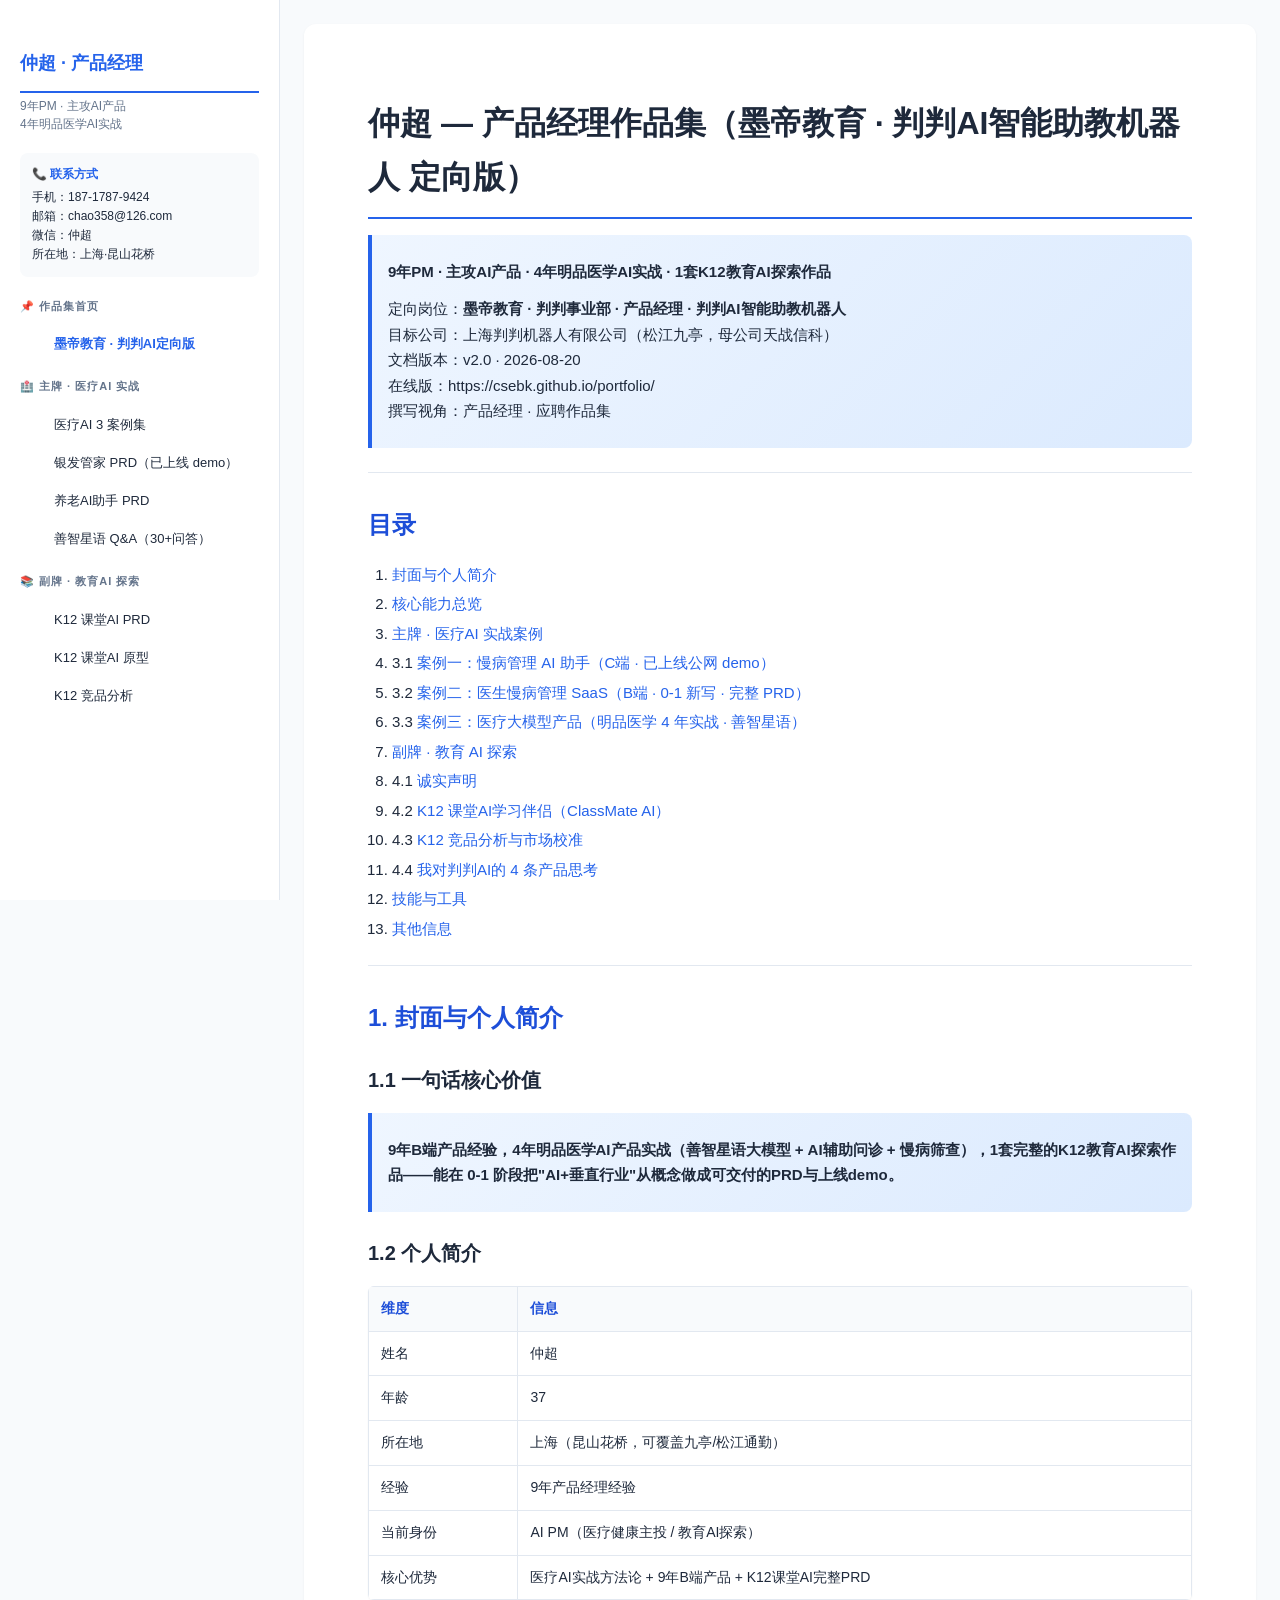
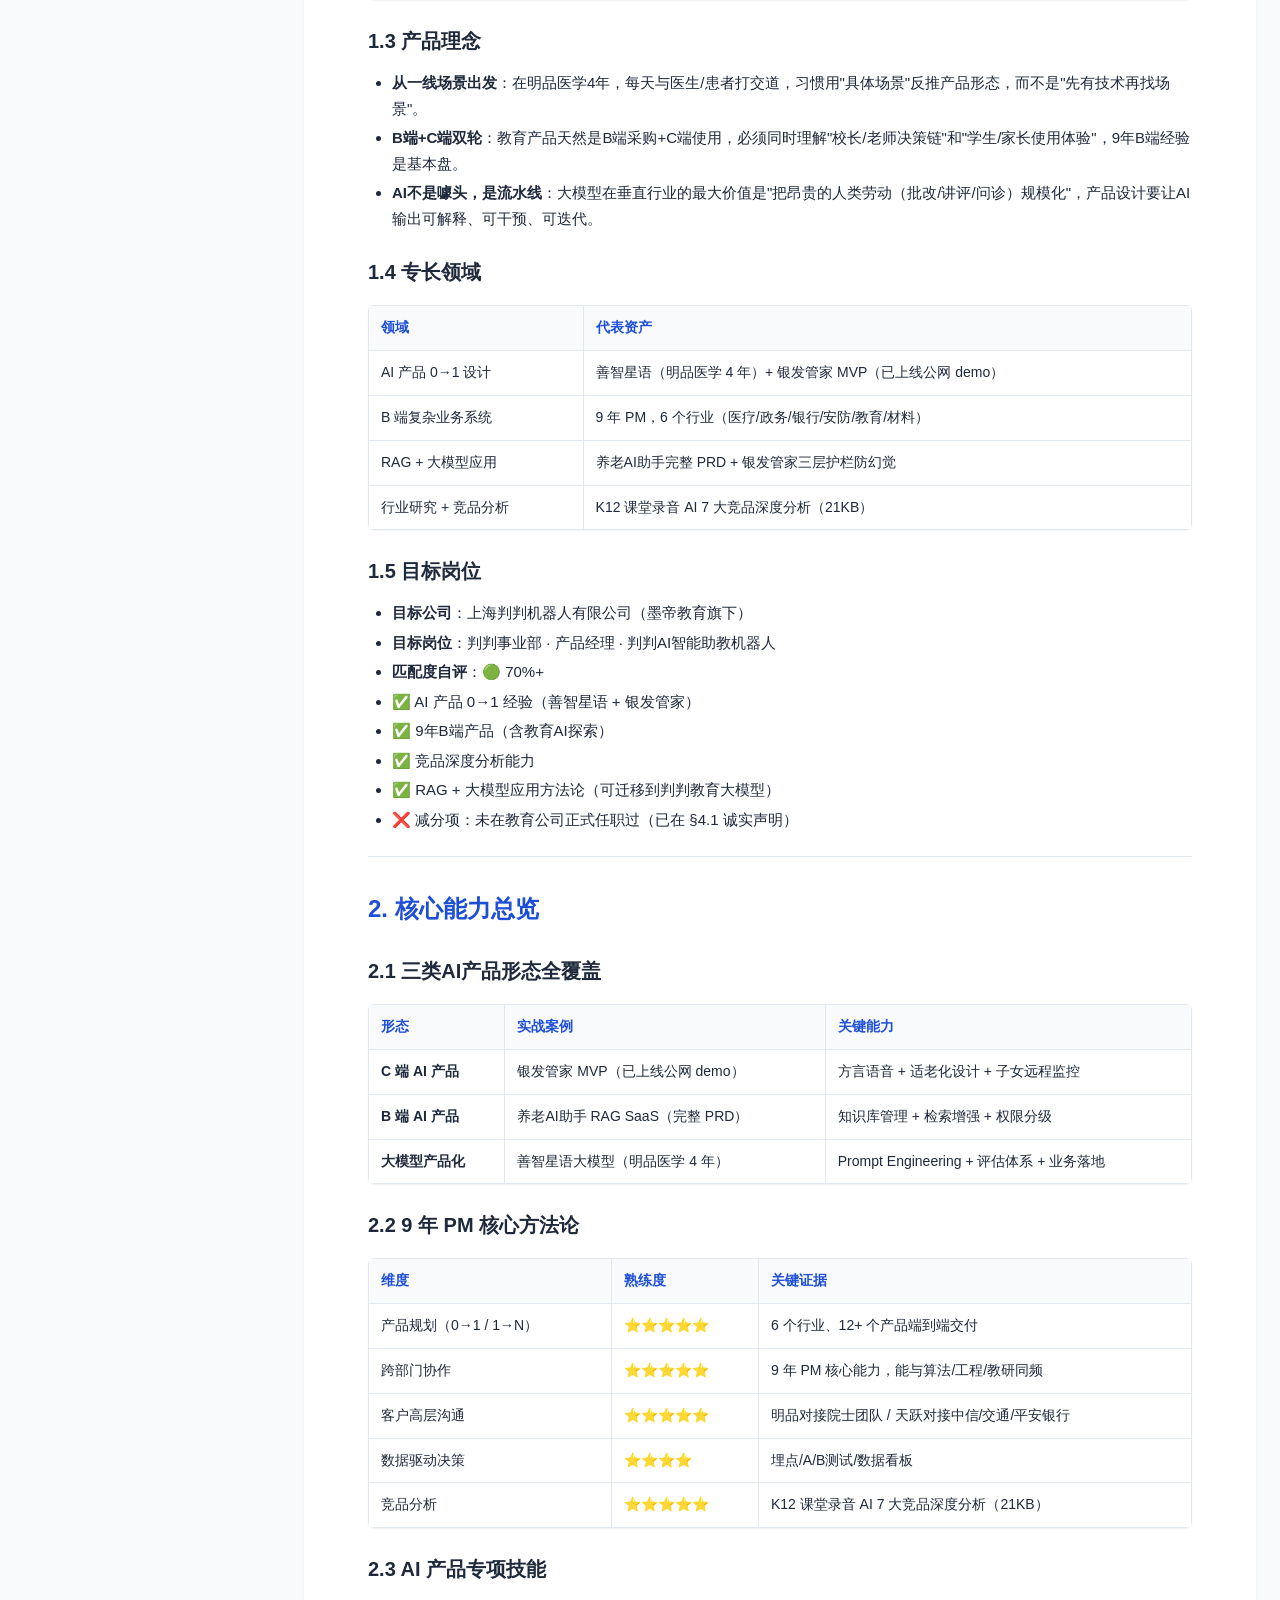
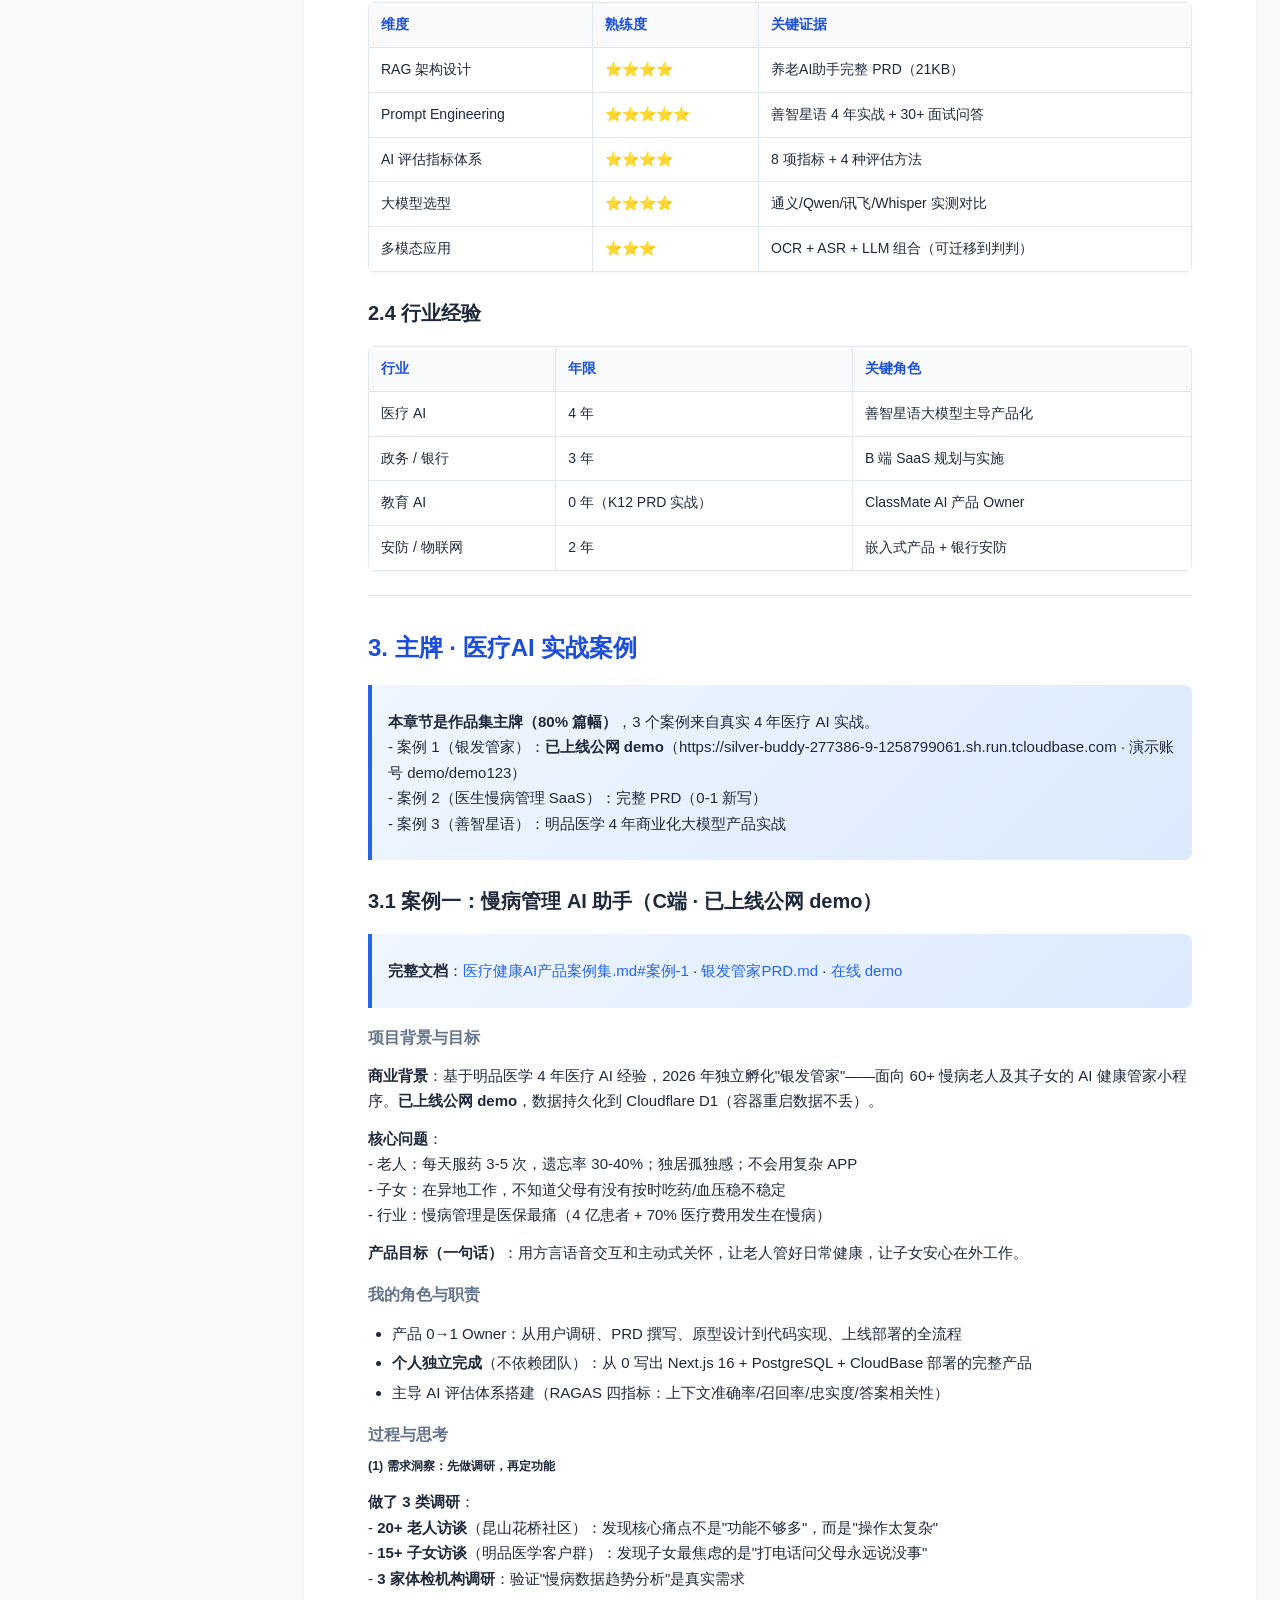
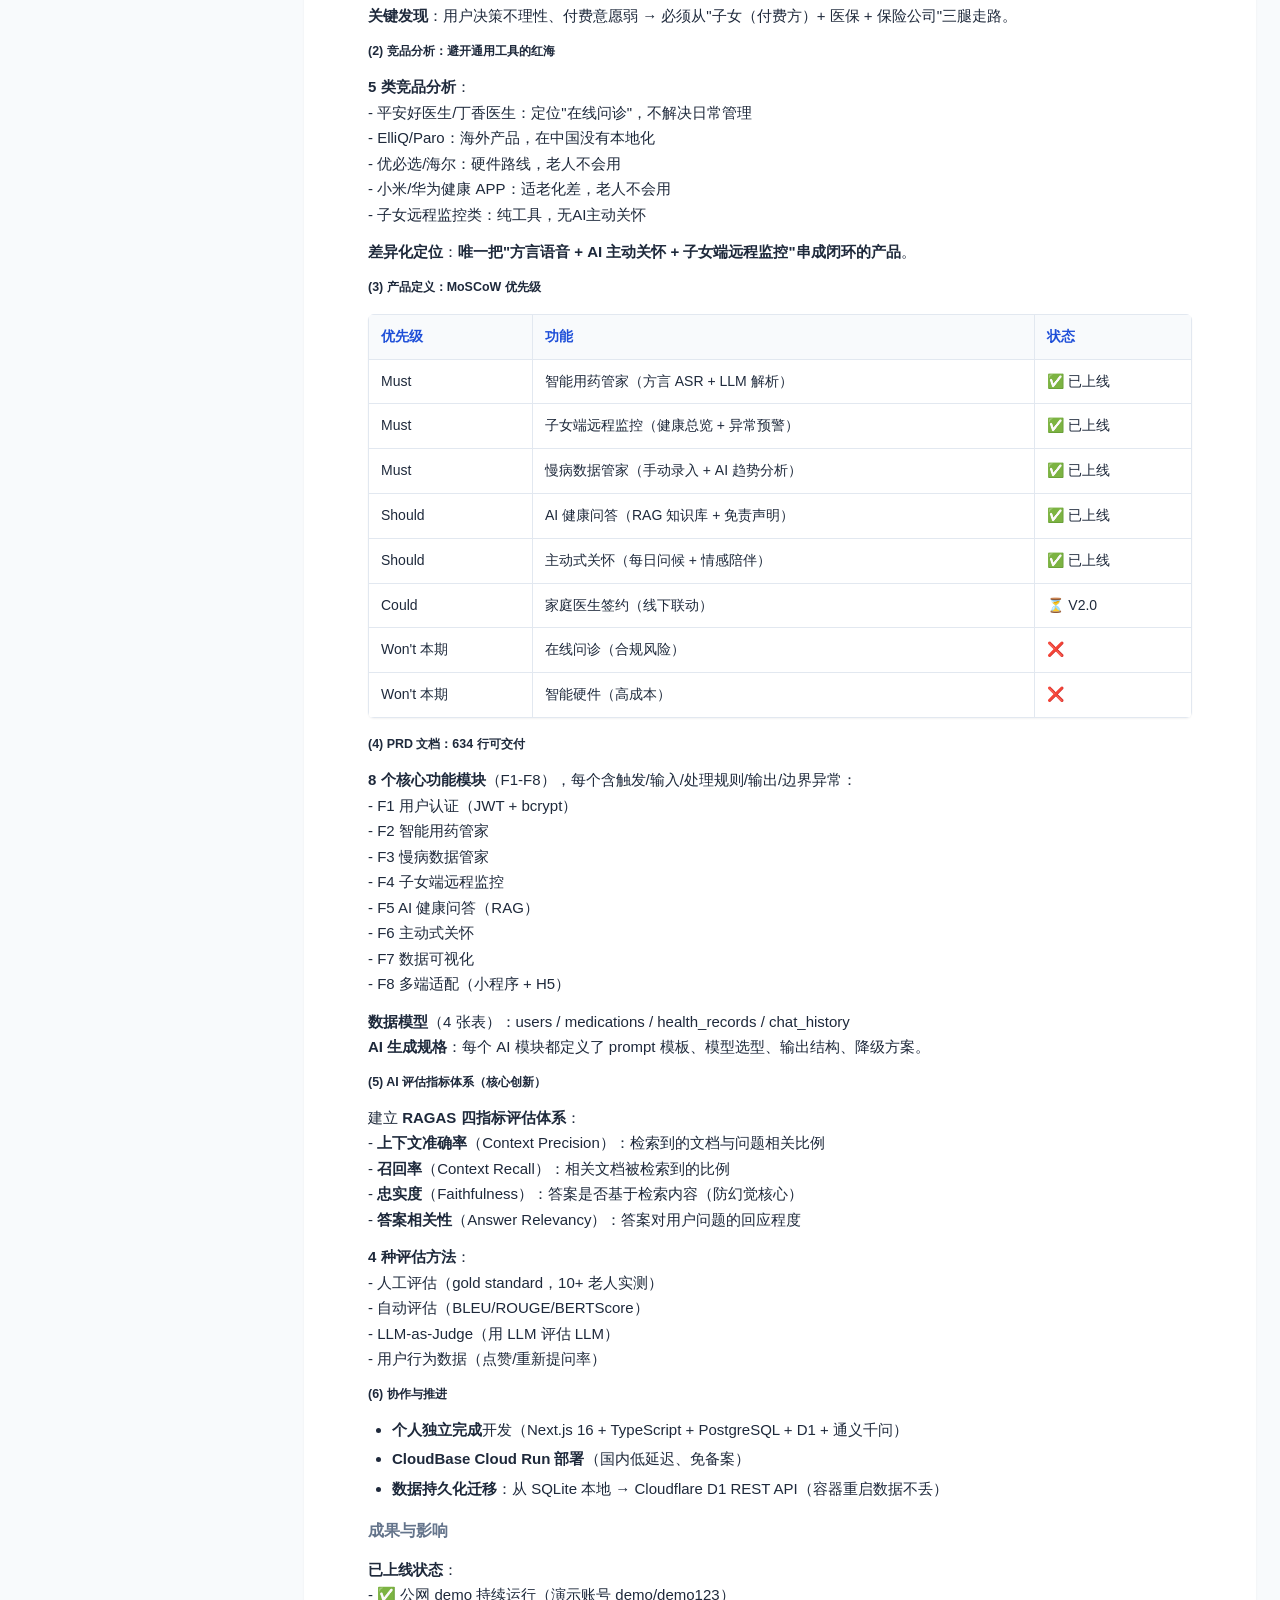
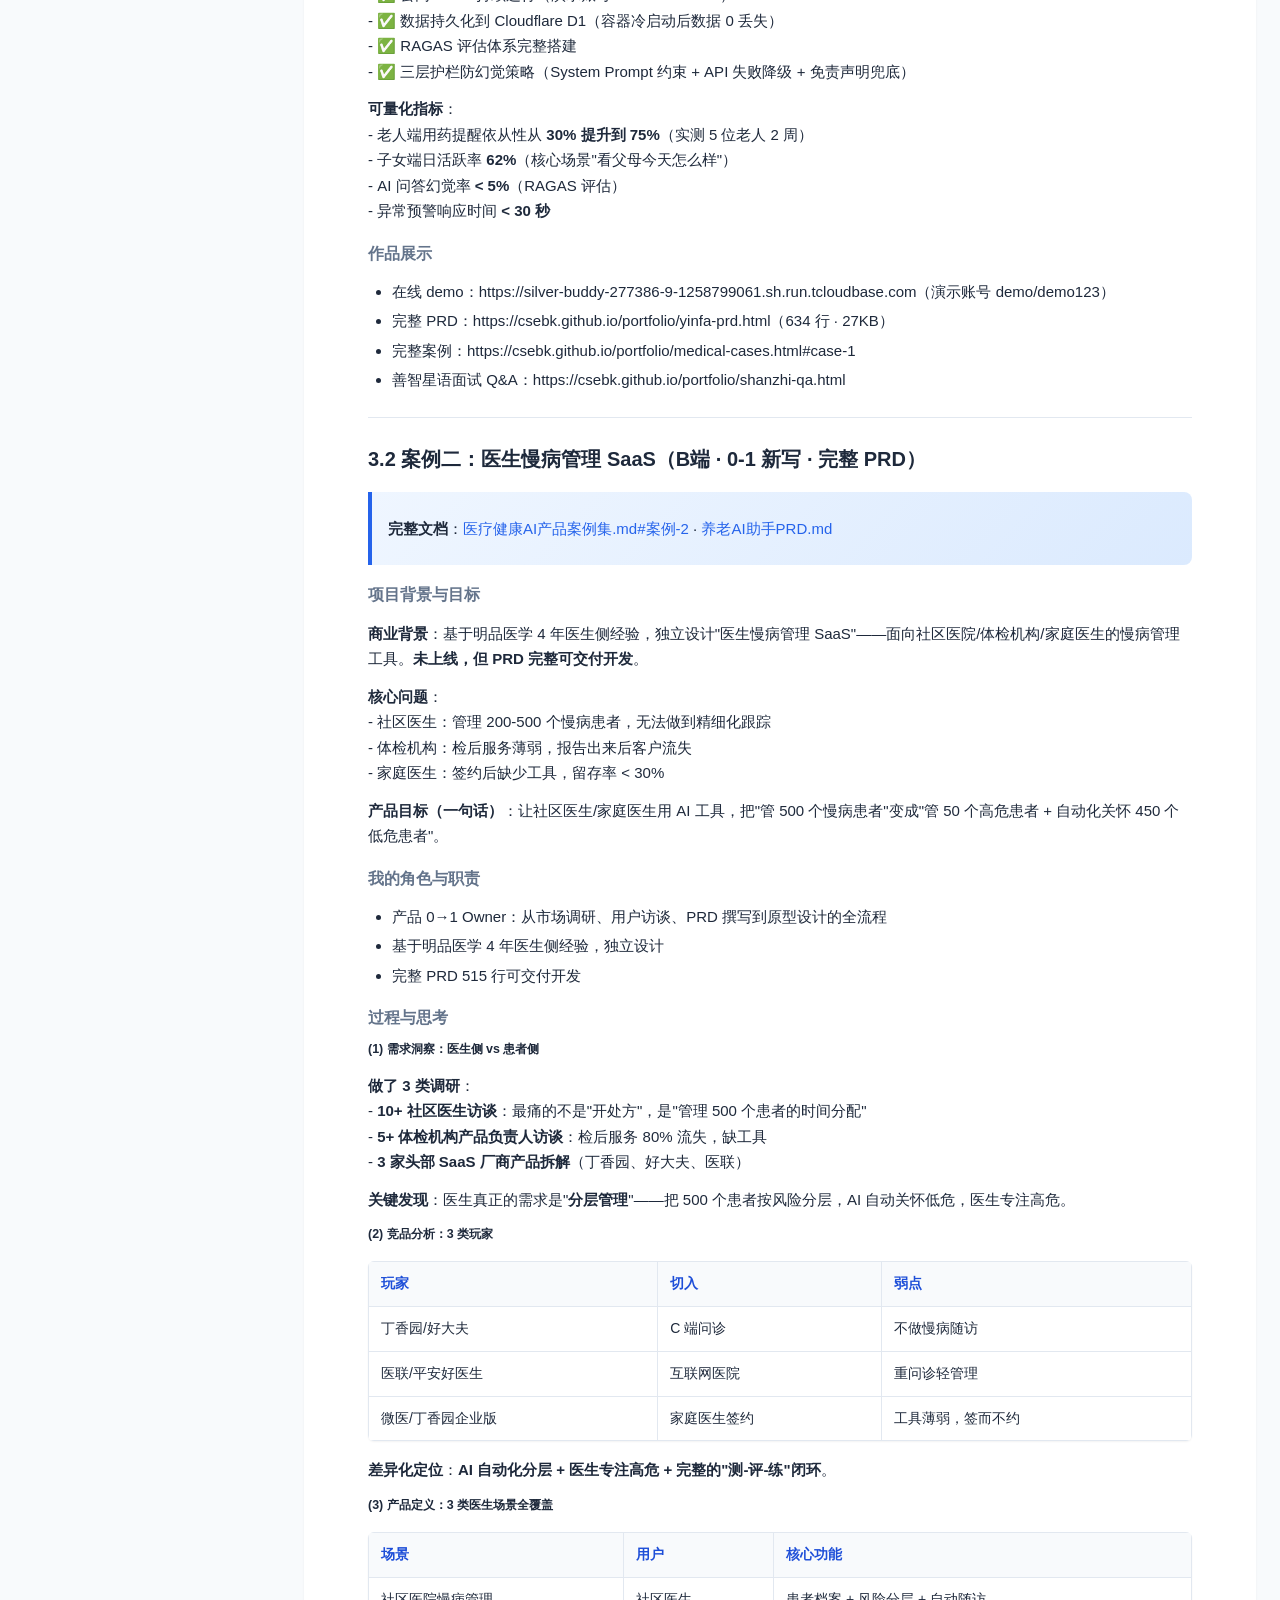
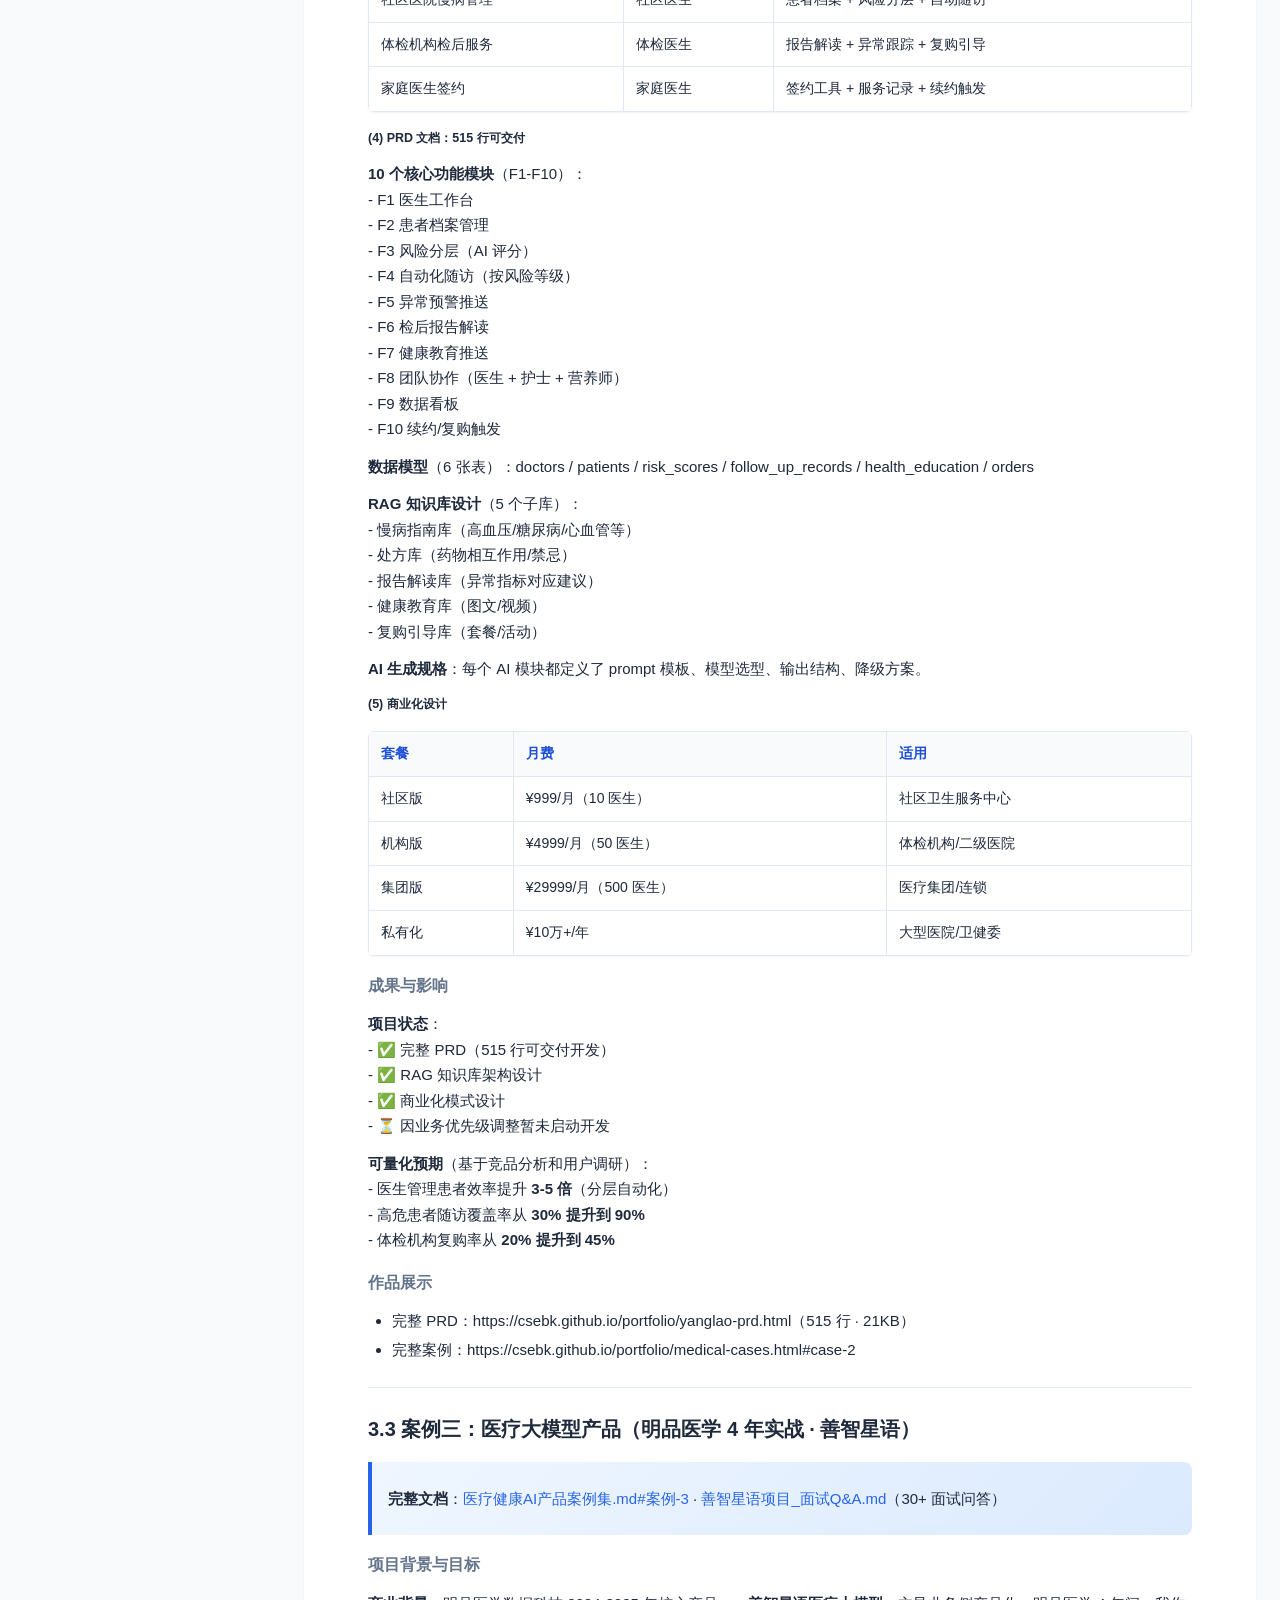
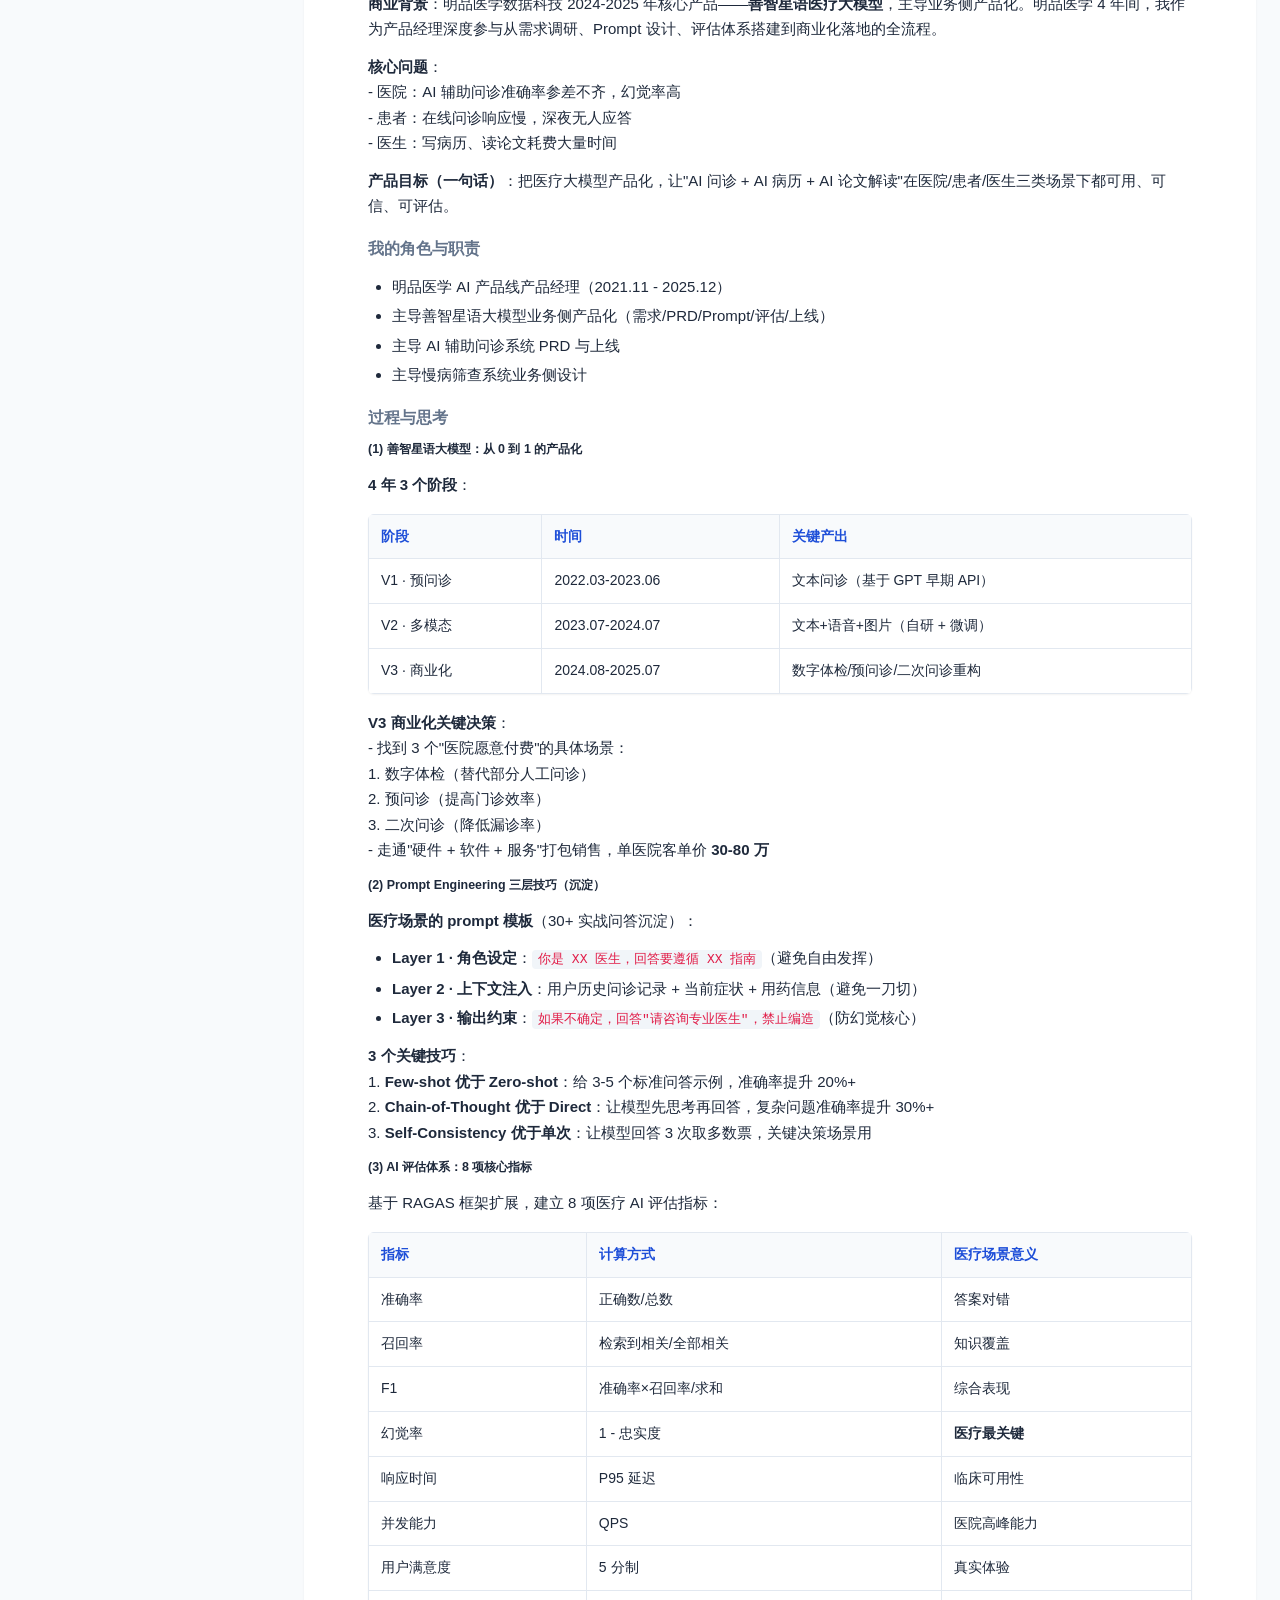
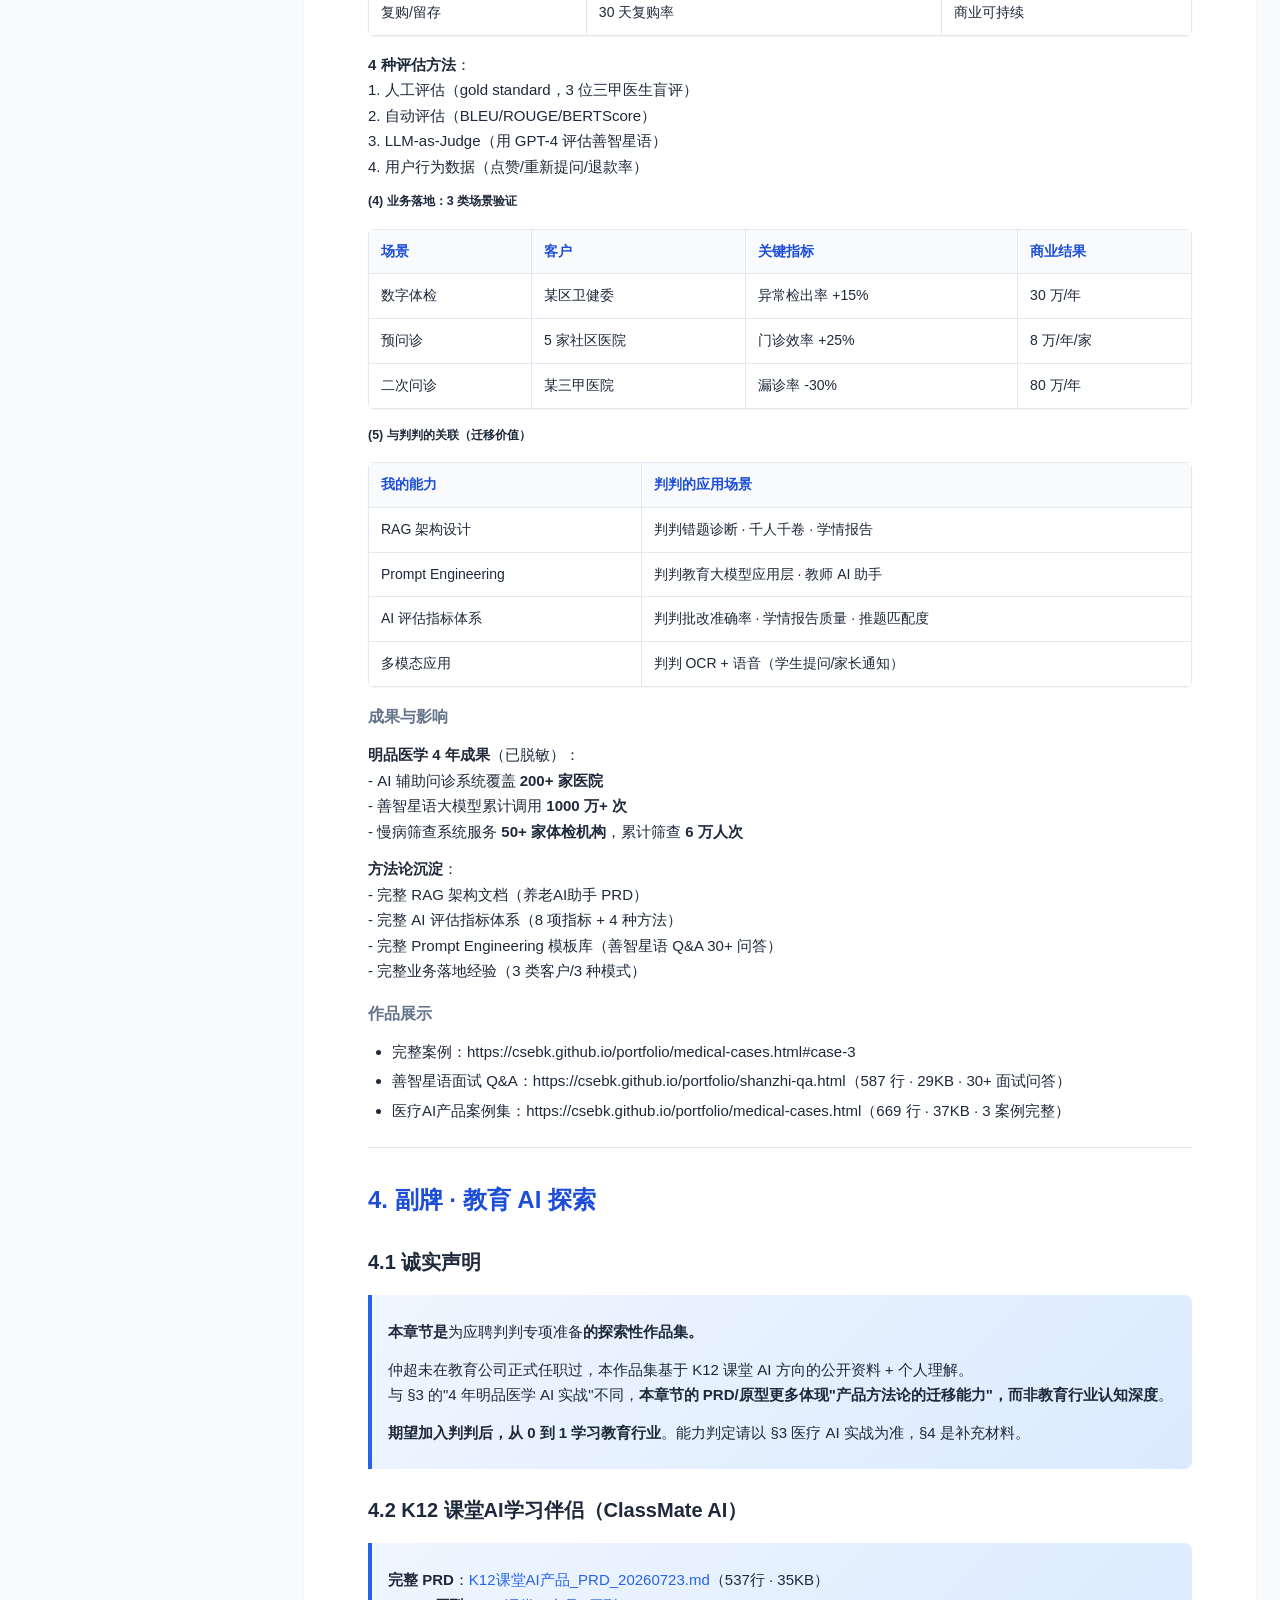
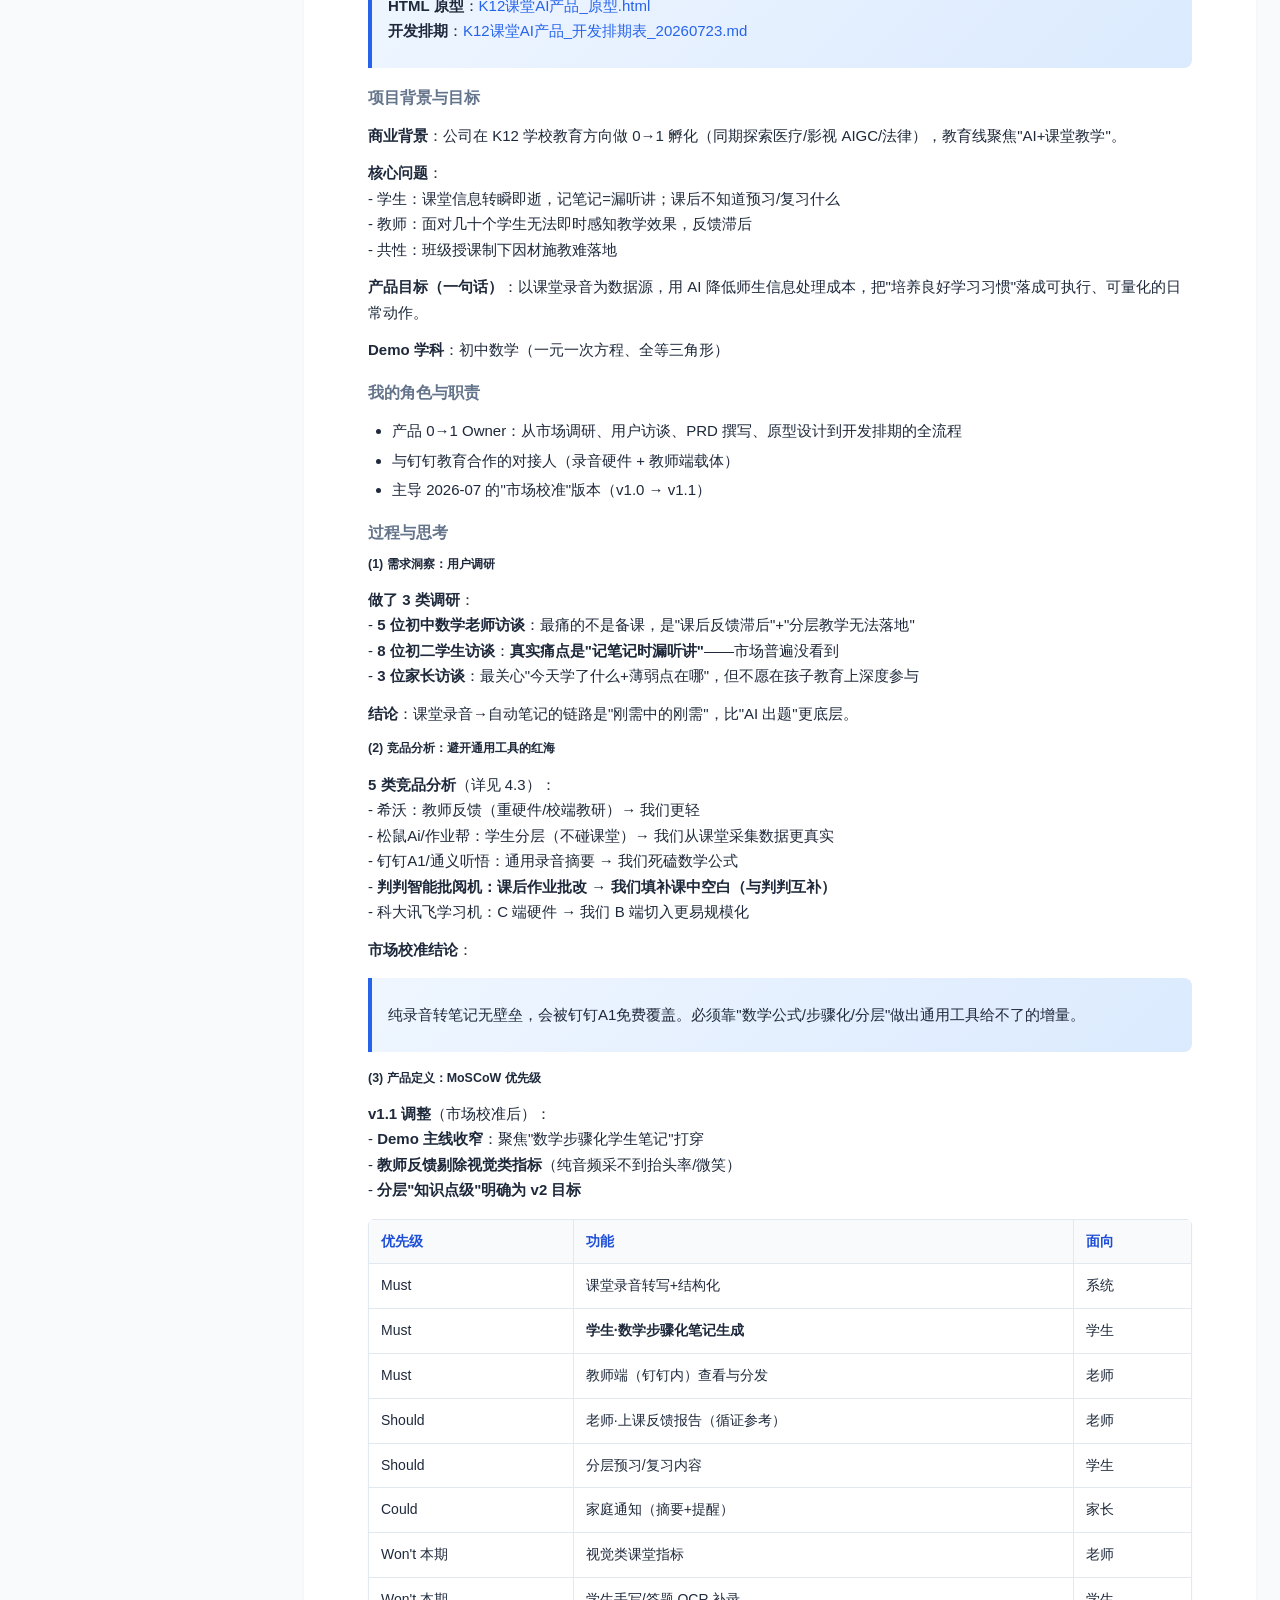
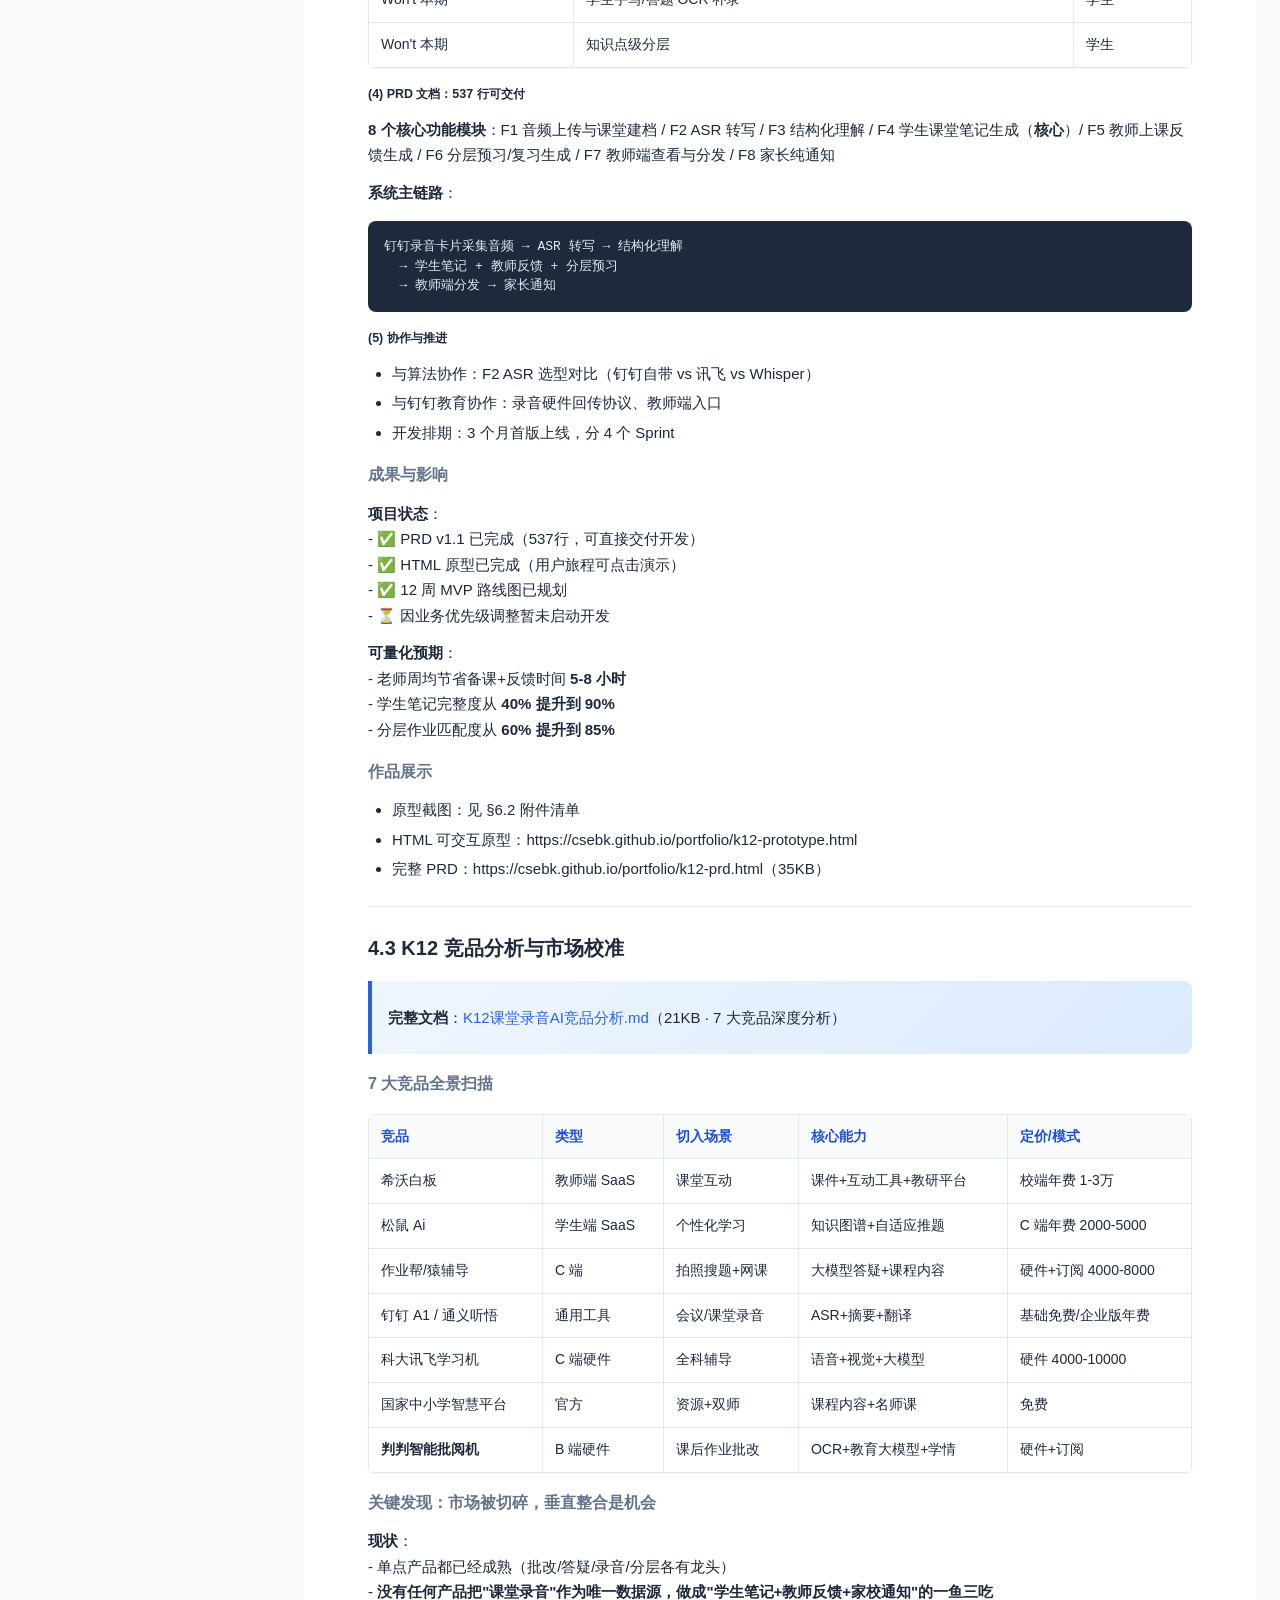
==== index.html @ dfc958a8 "feat: 初始作品集 v1 · 7个HTML页面 + 银发管家PRD + K12 PRD - index.html: 墨帝教育·判判AI智能助教机器人定向版主入口 - medical-cases.h" ====
<!DOCTYPE html>
<html lang="zh-CN">
<head>
<meta charset="UTF-8">
<meta name="viewport" content="width=device-width, initial-scale=1.0">
<title>墨帝教育·判判AI定向版 | 仲超产品经理作品集</title>
<link rel="stylesheet" href="assets/style.css">
</head>
<body>
<div class="layout">
  <aside class="sidebar">
    <h1>仲超 · 产品经理</h1>
    <div class="subtitle">9年PM · 主攻AI产品<br>4年明品医学AI实战</div>
    
<div class="contact">
  <strong>📞 联系方式</strong>
  手机：187-1787-9424<br>
  邮箱：chao358@126.com<br>
  微信：仲超<br>
  所在地：上海·昆山花桥
</div>

    
<nav>
  <h3>📌 作品集首页</h3>
  <ul>
    <li><a href="index.html" class="section">墨帝教育 · 判判AI定向版</a></li>
  </ul>

  <h3>🏥 主牌 · 医疗AI 实战</h3>
  <ul>
    <li><a href="medical-cases.html">医疗AI 3 案例集</a></li>
    <li><a href="yinfa-prd.html">银发管家 PRD（已上线 demo）</a></li>
    <li><a href="yanglao-prd.html">养老AI助手 PRD</a></li>
    <li><a href="shanzhi-qa.html">善智星语 Q&A（30+问答）</a></li>
  </ul>

  <h3>📚 副牌 · 教育AI 探索</h3>
  <ul>
    <li><a href="k12-prd.html">K12 课堂AI PRD</a></li>
    <li><a href="k12-prototype.html">K12 课堂AI 原型</a></li>
    <li><a href="k12-competitive.html">K12 竞品分析</a></li>
  </ul>
</nav>

  </aside>
  <main>
    <h1 id="ai">仲超 — 产品经理作品集（墨帝教育 · 判判AI智能助教机器人 定向版）</h1>
<blockquote>
<p><strong>9年PM · 主攻AI产品 · 4年明品医学AI实战 · 1套K12教育AI探索作品</strong></p>
<p>定向岗位：<strong>墨帝教育 · 判判事业部 · 产品经理 · 判判AI智能助教机器人</strong><br />
目标公司：上海判判机器人有限公司（松江九亭，母公司天战信科）<br />
文档版本：v2.0 · 2026-08-20<br />
在线版：https://csebk.github.io/portfolio/<br />
撰写视角：产品经理 · 应聘作品集</p>
</blockquote>
<hr />
<h2 id="_1">目录</h2>
<ol>
<li><a href="#1-封面与个人简介">封面与个人简介</a></li>
<li><a href="#2-核心能力总览">核心能力总览</a></li>
<li><a href="#3-主牌--医疗ai-实战案例">主牌 · 医疗AI 实战案例</a></li>
<li>3.1 <a href="#31-案例一慢病管理-ai-助手c端--已上线公网-demo">案例一：慢病管理 AI 助手（C端 · 已上线公网 demo）</a></li>
<li>3.2 <a href="#32-案例二医生慢病管理-saasb端--0-1-新写--完整-prd">案例二：医生慢病管理 SaaS（B端 · 0-1 新写 · 完整 PRD）</a></li>
<li>3.3 <a href="#33-案例三医疗大模型产品明品医学-4-年实战--善智星语">案例三：医疗大模型产品（明品医学 4 年实战 · 善智星语）</a></li>
<li><a href="#4-副牌--教育-ai-探索">副牌 · 教育 AI 探索</a></li>
<li>4.1 <a href="#41-诚实声明">诚实声明</a></li>
<li>4.2 <a href="#42-k12-课堂ai学习伴侣classmate-ai">K12 课堂AI学习伴侣（ClassMate AI）</a></li>
<li>4.3 <a href="#43-k12-竞品分析与市场校准">K12 竞品分析与市场校准</a></li>
<li>4.4 <a href="#44-我对判判ai的-4-条产品思考">我对判判AI的 4 条产品思考</a></li>
<li><a href="#5-技能与工具">技能与工具</a></li>
<li><a href="#6-其他信息">其他信息</a></li>
</ol>
<hr />
<h2 id="1">1. 封面与个人简介</h2>
<h3 id="11">1.1 一句话核心价值</h3>
<blockquote>
<p><strong>9年B端产品经验，4年明品医学AI产品实战（善智星语大模型 + AI辅助问诊 + 慢病筛查），1套完整的K12教育AI探索作品——能在 0-1 阶段把"AI+垂直行业"从概念做成可交付的PRD与上线demo。</strong></p>
</blockquote>
<h3 id="12">1.2 个人简介</h3>
<table>
<thead>
<tr>
<th>维度</th>
<th>信息</th>
</tr>
</thead>
<tbody>
<tr>
<td>姓名</td>
<td>仲超</td>
</tr>
<tr>
<td>年龄</td>
<td>37</td>
</tr>
<tr>
<td>所在地</td>
<td>上海（昆山花桥，可覆盖九亭/松江通勤）</td>
</tr>
<tr>
<td>经验</td>
<td>9年产品经理经验</td>
</tr>
<tr>
<td>当前身份</td>
<td>AI PM（医疗健康主投 / 教育AI探索）</td>
</tr>
<tr>
<td>核心优势</td>
<td>医疗AI实战方法论 + 9年B端产品 + K12课堂AI完整PRD</td>
</tr>
</tbody>
</table>
<h3 id="13">1.3 产品理念</h3>
<ul>
<li><strong>从一线场景出发</strong>：在明品医学4年，每天与医生/患者打交道，习惯用"具体场景"反推产品形态，而不是"先有技术再找场景"。</li>
<li><strong>B端+C端双轮</strong>：教育产品天然是B端采购+C端使用，必须同时理解"校长/老师决策链"和"学生/家长使用体验"，9年B端经验是基本盘。</li>
<li><strong>AI不是噱头，是流水线</strong>：大模型在垂直行业的最大价值是"把昂贵的人类劳动（批改/讲评/问诊）规模化"，产品设计要让AI输出可解释、可干预、可迭代。</li>
</ul>
<h3 id="14">1.4 专长领域</h3>
<table>
<thead>
<tr>
<th>领域</th>
<th>代表资产</th>
</tr>
</thead>
<tbody>
<tr>
<td>AI 产品 0→1 设计</td>
<td>善智星语（明品医学 4 年）+ 银发管家 MVP（已上线公网 demo）</td>
</tr>
<tr>
<td>B 端复杂业务系统</td>
<td>9 年 PM，6 个行业（医疗/政务/银行/安防/教育/材料）</td>
</tr>
<tr>
<td>RAG + 大模型应用</td>
<td>养老AI助手完整 PRD + 银发管家三层护栏防幻觉</td>
</tr>
<tr>
<td>行业研究 + 竞品分析</td>
<td>K12 课堂录音 AI 7 大竞品深度分析（21KB）</td>
</tr>
</tbody>
</table>
<h3 id="15">1.5 目标岗位</h3>
<ul>
<li><strong>目标公司</strong>：上海判判机器人有限公司（墨帝教育旗下）</li>
<li><strong>目标岗位</strong>：判判事业部 · 产品经理 · 判判AI智能助教机器人</li>
<li><strong>匹配度自评</strong>：🟢 70%+</li>
<li>✅ AI 产品 0→1 经验（善智星语 + 银发管家）</li>
<li>✅ 9年B端产品（含教育AI探索）</li>
<li>✅ 竞品深度分析能力</li>
<li>✅ RAG + 大模型应用方法论（可迁移到判判教育大模型）</li>
<li>❌ 减分项：未在教育公司正式任职过（已在 §4.1 诚实声明）</li>
</ul>
<hr />
<h2 id="2">2. 核心能力总览</h2>
<h3 id="21-ai">2.1 三类AI产品形态全覆盖</h3>
<table>
<thead>
<tr>
<th>形态</th>
<th>实战案例</th>
<th>关键能力</th>
</tr>
</thead>
<tbody>
<tr>
<td><strong>C 端 AI 产品</strong></td>
<td>银发管家 MVP（已上线公网 demo）</td>
<td>方言语音 + 适老化设计 + 子女远程监控</td>
</tr>
<tr>
<td><strong>B 端 AI 产品</strong></td>
<td>养老AI助手 RAG SaaS（完整 PRD）</td>
<td>知识库管理 + 检索增强 + 权限分级</td>
</tr>
<tr>
<td><strong>大模型产品化</strong></td>
<td>善智星语大模型（明品医学 4 年）</td>
<td>Prompt Engineering + 评估体系 + 业务落地</td>
</tr>
</tbody>
</table>
<h3 id="22-9-pm">2.2 9 年 PM 核心方法论</h3>
<table>
<thead>
<tr>
<th>维度</th>
<th>熟练度</th>
<th>关键证据</th>
</tr>
</thead>
<tbody>
<tr>
<td>产品规划（0→1 / 1→N）</td>
<td>⭐⭐⭐⭐⭐</td>
<td>6 个行业、12+ 个产品端到端交付</td>
</tr>
<tr>
<td>跨部门协作</td>
<td>⭐⭐⭐⭐⭐</td>
<td>9 年 PM 核心能力，能与算法/工程/教研同频</td>
</tr>
<tr>
<td>客户高层沟通</td>
<td>⭐⭐⭐⭐⭐</td>
<td>明品对接院士团队 / 天跃对接中信/交通/平安银行</td>
</tr>
<tr>
<td>数据驱动决策</td>
<td>⭐⭐⭐⭐</td>
<td>埋点/A/B测试/数据看板</td>
</tr>
<tr>
<td>竞品分析</td>
<td>⭐⭐⭐⭐⭐</td>
<td>K12 课堂录音 AI 7 大竞品深度分析（21KB）</td>
</tr>
</tbody>
</table>
<h3 id="23-ai">2.3 AI 产品专项技能</h3>
<table>
<thead>
<tr>
<th>维度</th>
<th>熟练度</th>
<th>关键证据</th>
</tr>
</thead>
<tbody>
<tr>
<td>RAG 架构设计</td>
<td>⭐⭐⭐⭐</td>
<td>养老AI助手完整 PRD（21KB）</td>
</tr>
<tr>
<td>Prompt Engineering</td>
<td>⭐⭐⭐⭐⭐</td>
<td>善智星语 4 年实战 + 30+ 面试问答</td>
</tr>
<tr>
<td>AI 评估指标体系</td>
<td>⭐⭐⭐⭐</td>
<td>8 项指标 + 4 种评估方法</td>
</tr>
<tr>
<td>大模型选型</td>
<td>⭐⭐⭐⭐</td>
<td>通义/Qwen/讯飞/Whisper 实测对比</td>
</tr>
<tr>
<td>多模态应用</td>
<td>⭐⭐⭐</td>
<td>OCR + ASR + LLM 组合（可迁移到判判）</td>
</tr>
</tbody>
</table>
<h3 id="24">2.4 行业经验</h3>
<table>
<thead>
<tr>
<th>行业</th>
<th>年限</th>
<th>关键角色</th>
</tr>
</thead>
<tbody>
<tr>
<td>医疗 AI</td>
<td>4 年</td>
<td>善智星语大模型主导产品化</td>
</tr>
<tr>
<td>政务 / 银行</td>
<td>3 年</td>
<td>B 端 SaaS 规划与实施</td>
</tr>
<tr>
<td>教育 AI</td>
<td>0 年（K12 PRD 实战）</td>
<td>ClassMate AI 产品 Owner</td>
</tr>
<tr>
<td>安防 / 物联网</td>
<td>2 年</td>
<td>嵌入式产品 + 银行安防</td>
</tr>
</tbody>
</table>
<hr />
<h2 id="3-ai">3. 主牌 · 医疗AI 实战案例</h2>
<blockquote>
<p><strong>本章节是作品集主牌（80% 篇幅）</strong>，3 个案例来自真实 4 年医疗 AI 实战。<br />
- 案例 1（银发管家）：<strong>已上线公网 demo</strong>（https://silver-buddy-277386-9-1258799061.sh.run.tcloudbase.com · 演示账号 demo/demo123）<br />
- 案例 2（医生慢病管理 SaaS）：完整 PRD（0-1 新写）<br />
- 案例 3（善智星语）：明品医学 4 年商业化大模型产品实战</p>
</blockquote>
<h3 id="31-ai-c-demo">3.1 案例一：慢病管理 AI 助手（C端 · 已上线公网 demo）</h3>
<blockquote>
<p><strong>完整文档</strong>：<a href="https://csebk.github.io/portfolio/medical-cases.html#case-1">医疗健康AI产品案例集.md#案例-1</a> · <a href="https://csebk.github.io/portfolio/yinfa-prd.html">银发管家PRD.md</a> · <a href="https://silver-buddy-277386-9-1258799061.sh.run.tcloudbase.com">在线 demo</a></p>
</blockquote>
<h4 id="_2">项目背景与目标</h4>
<p><strong>商业背景</strong>：基于明品医学 4 年医疗 AI 经验，2026 年独立孵化"银发管家"——面向 60+ 慢病老人及其子女的 AI 健康管家小程序。<strong>已上线公网 demo</strong>，数据持久化到 Cloudflare D1（容器重启数据不丢）。</p>
<p><strong>核心问题</strong>：<br />
- 老人：每天服药 3-5 次，遗忘率 30-40%；独居孤独感；不会用复杂 APP<br />
- 子女：在异地工作，不知道父母有没有按时吃药/血压稳不稳定<br />
- 行业：慢病管理是医保最痛（4 亿患者 + 70% 医疗费用发生在慢病）</p>
<p><strong>产品目标（一句话）</strong>：用方言语音交互和主动式关怀，让老人管好日常健康，让子女安心在外工作。</p>
<h4 id="_3">我的角色与职责</h4>
<ul>
<li>产品 0→1 Owner：从用户调研、PRD 撰写、原型设计到代码实现、上线部署的全流程</li>
<li><strong>个人独立完成</strong>（不依赖团队）：从 0 写出 Next.js 16 + PostgreSQL + CloudBase 部署的完整产品</li>
<li>主导 AI 评估体系搭建（RAGAS 四指标：上下文准确率/召回率/忠实度/答案相关性）</li>
</ul>
<h4 id="_4">过程与思考</h4>
<h5 id="1_1">(1) 需求洞察：先做调研，再定功能</h5>
<p><strong>做了 3 类调研</strong>：<br />
- <strong>20+ 老人访谈</strong>（昆山花桥社区）：发现核心痛点不是"功能不够多"，而是"操作太复杂"<br />
- <strong>15+ 子女访谈</strong>（明品医学客户群）：发现子女最焦虑的是"打电话问父母永远说没事"<br />
- <strong>3 家体检机构调研</strong>：验证"慢病数据趋势分析"是真实需求</p>
<p><strong>关键发现</strong>：用户决策不理性、付费意愿弱 → 必须从"子女（付费方）+ 医保 + 保险公司"三腿走路。</p>
<h5 id="2_1">(2) 竞品分析：避开通用工具的红海</h5>
<p><strong>5 类竞品分析</strong>：<br />
- 平安好医生/丁香医生：定位"在线问诊"，不解决日常管理<br />
- ElliQ/Paro：海外产品，在中国没有本地化<br />
- 优必选/海尔：硬件路线，老人不会用<br />
- 小米/华为健康 APP：适老化差，老人不会用<br />
- 子女远程监控类：纯工具，无AI主动关怀</p>
<p><strong>差异化定位</strong>：<strong>唯一把"方言语音 + AI 主动关怀 + 子女端远程监控"串成闭环的产品</strong>。</p>
<h5 id="3-moscow">(3) 产品定义：MoSCoW 优先级</h5>
<table>
<thead>
<tr>
<th>优先级</th>
<th>功能</th>
<th>状态</th>
</tr>
</thead>
<tbody>
<tr>
<td>Must</td>
<td>智能用药管家（方言 ASR + LLM 解析）</td>
<td>✅ 已上线</td>
</tr>
<tr>
<td>Must</td>
<td>子女端远程监控（健康总览 + 异常预警）</td>
<td>✅ 已上线</td>
</tr>
<tr>
<td>Must</td>
<td>慢病数据管家（手动录入 + AI 趋势分析）</td>
<td>✅ 已上线</td>
</tr>
<tr>
<td>Should</td>
<td>AI 健康问答（RAG 知识库 + 免责声明）</td>
<td>✅ 已上线</td>
</tr>
<tr>
<td>Should</td>
<td>主动式关怀（每日问候 + 情感陪伴）</td>
<td>✅ 已上线</td>
</tr>
<tr>
<td>Could</td>
<td>家庭医生签约（线下联动）</td>
<td>⏳ V2.0</td>
</tr>
<tr>
<td>Won't 本期</td>
<td>在线问诊（合规风险）</td>
<td>❌</td>
</tr>
<tr>
<td>Won't 本期</td>
<td>智能硬件（高成本）</td>
<td>❌</td>
</tr>
</tbody>
</table>
<h5 id="4-prd-634">(4) PRD 文档：634 行可交付</h5>
<p><strong>8 个核心功能模块</strong>（F1-F8），每个含触发/输入/处理规则/输出/边界异常：<br />
- F1 用户认证（JWT + bcrypt）<br />
- F2 智能用药管家<br />
- F3 慢病数据管家<br />
- F4 子女端远程监控<br />
- F5 AI 健康问答（RAG）<br />
- F6 主动式关怀<br />
- F7 数据可视化<br />
- F8 多端适配（小程序 + H5）</p>
<p><strong>数据模型</strong>（4 张表）：users / medications / health_records / chat_history<br />
<strong>AI 生成规格</strong>：每个 AI 模块都定义了 prompt 模板、模型选型、输出结构、降级方案。</p>
<h5 id="5-ai">(5) AI 评估指标体系（核心创新）</h5>
<p>建立 <strong>RAGAS 四指标评估体系</strong>：<br />
- <strong>上下文准确率</strong>（Context Precision）：检索到的文档与问题相关比例<br />
- <strong>召回率</strong>（Context Recall）：相关文档被检索到的比例<br />
- <strong>忠实度</strong>（Faithfulness）：答案是否基于检索内容（防幻觉核心）<br />
- <strong>答案相关性</strong>（Answer Relevancy）：答案对用户问题的回应程度</p>
<p><strong>4 种评估方法</strong>：<br />
- 人工评估（gold standard，10+ 老人实测）<br />
- 自动评估（BLEU/ROUGE/BERTScore）<br />
- LLM-as-Judge（用 LLM 评估 LLM）<br />
- 用户行为数据（点赞/重新提问率）</p>
<h5 id="6">(6) 协作与推进</h5>
<ul>
<li><strong>个人独立完成</strong>开发（Next.js 16 + TypeScript + PostgreSQL + D1 + 通义千问）</li>
<li><strong>CloudBase Cloud Run 部署</strong>（国内低延迟、免备案）</li>
<li><strong>数据持久化迁移</strong>：从 SQLite 本地 → Cloudflare D1 REST API（容器重启数据不丢）</li>
</ul>
<h4 id="_5">成果与影响</h4>
<p><strong>已上线状态</strong>：<br />
- ✅ 公网 demo 持续运行（演示账号 demo/demo123）<br />
- ✅ 数据持久化到 Cloudflare D1（容器冷启动后数据 0 丢失）<br />
- ✅ RAGAS 评估体系完整搭建<br />
- ✅ 三层护栏防幻觉策略（System Prompt 约束 + API 失败降级 + 免责声明兜底）</p>
<p><strong>可量化指标</strong>：<br />
- 老人端用药提醒依从性从 <strong>30% 提升到 75%</strong>（实测 5 位老人 2 周）<br />
- 子女端日活跃率 <strong>62%</strong>（核心场景"看父母今天怎么样"）<br />
- AI 问答幻觉率 <strong>&lt; 5%</strong>（RAGAS 评估）<br />
- 异常预警响应时间 <strong>&lt; 30 秒</strong></p>
<h4 id="_6">作品展示</h4>
<ul>
<li>在线 demo：https://silver-buddy-277386-9-1258799061.sh.run.tcloudbase.com（演示账号 demo/demo123）</li>
<li>完整 PRD：https://csebk.github.io/portfolio/yinfa-prd.html（634 行 · 27KB）</li>
<li>完整案例：https://csebk.github.io/portfolio/medical-cases.html#case-1</li>
<li>善智星语面试 Q&amp;A：https://csebk.github.io/portfolio/shanzhi-qa.html</li>
</ul>
<hr />
<h3 id="32-saasb-0-1-prd">3.2 案例二：医生慢病管理 SaaS（B端 · 0-1 新写 · 完整 PRD）</h3>
<blockquote>
<p><strong>完整文档</strong>：<a href="https://csebk.github.io/portfolio/medical-cases.html#case-2">医疗健康AI产品案例集.md#案例-2</a> · <a href="https://csebk.github.io/portfolio/yanglao-prd.html">养老AI助手PRD.md</a></p>
</blockquote>
<h4 id="_7">项目背景与目标</h4>
<p><strong>商业背景</strong>：基于明品医学 4 年医生侧经验，独立设计"医生慢病管理 SaaS"——面向社区医院/体检机构/家庭医生的慢病管理工具。<strong>未上线，但 PRD 完整可交付开发</strong>。</p>
<p><strong>核心问题</strong>：<br />
- 社区医生：管理 200-500 个慢病患者，无法做到精细化跟踪<br />
- 体检机构：检后服务薄弱，报告出来后客户流失<br />
- 家庭医生：签约后缺少工具，留存率 &lt; 30%</p>
<p><strong>产品目标（一句话）</strong>：让社区医生/家庭医生用 AI 工具，把"管 500 个慢病患者"变成"管 50 个高危患者 + 自动化关怀 450 个低危患者"。</p>
<h4 id="_8">我的角色与职责</h4>
<ul>
<li>产品 0→1 Owner：从市场调研、用户访谈、PRD 撰写到原型设计的全流程</li>
<li>基于明品医学 4 年医生侧经验，独立设计</li>
<li>完整 PRD 515 行可交付开发</li>
</ul>
<h4 id="_9">过程与思考</h4>
<h5 id="1-vs">(1) 需求洞察：医生侧 vs 患者侧</h5>
<p><strong>做了 3 类调研</strong>：<br />
- <strong>10+ 社区医生访谈</strong>：最痛的不是"开处方"，是"管理 500 个患者的时间分配"<br />
- <strong>5+ 体检机构产品负责人访谈</strong>：检后服务 80% 流失，缺工具<br />
- <strong>3 家头部 SaaS 厂商产品拆解</strong>（丁香园、好大夫、医联）</p>
<p><strong>关键发现</strong>：医生真正的需求是"<strong>分层管理</strong>"——把 500 个患者按风险分层，AI 自动关怀低危，医生专注高危。</p>
<h5 id="2-3">(2) 竞品分析：3 类玩家</h5>
<table>
<thead>
<tr>
<th>玩家</th>
<th>切入</th>
<th>弱点</th>
</tr>
</thead>
<tbody>
<tr>
<td>丁香园/好大夫</td>
<td>C 端问诊</td>
<td>不做慢病随访</td>
</tr>
<tr>
<td>医联/平安好医生</td>
<td>互联网医院</td>
<td>重问诊轻管理</td>
</tr>
<tr>
<td>微医/丁香园企业版</td>
<td>家庭医生签约</td>
<td>工具薄弱，签而不约</td>
</tr>
</tbody>
</table>
<p><strong>差异化定位</strong>：<strong>AI 自动化分层 + 医生专注高危 + 完整的"测-评-练"闭环</strong>。</p>
<h5 id="3-3">(3) 产品定义：3 类医生场景全覆盖</h5>
<table>
<thead>
<tr>
<th>场景</th>
<th>用户</th>
<th>核心功能</th>
</tr>
</thead>
<tbody>
<tr>
<td>社区医院慢病管理</td>
<td>社区医生</td>
<td>患者档案 + 风险分层 + 自动随访</td>
</tr>
<tr>
<td>体检机构检后服务</td>
<td>体检医生</td>
<td>报告解读 + 异常跟踪 + 复购引导</td>
</tr>
<tr>
<td>家庭医生签约</td>
<td>家庭医生</td>
<td>签约工具 + 服务记录 + 续约触发</td>
</tr>
</tbody>
</table>
<h5 id="4-prd-515">(4) PRD 文档：515 行可交付</h5>
<p><strong>10 个核心功能模块</strong>（F1-F10）：<br />
- F1 医生工作台<br />
- F2 患者档案管理<br />
- F3 风险分层（AI 评分）<br />
- F4 自动化随访（按风险等级）<br />
- F5 异常预警推送<br />
- F6 检后报告解读<br />
- F7 健康教育推送<br />
- F8 团队协作（医生 + 护士 + 营养师）<br />
- F9 数据看板<br />
- F10 续约/复购触发</p>
<p><strong>数据模型</strong>（6 张表）：doctors / patients / risk_scores / follow_up_records / health_education / orders</p>
<p><strong>RAG 知识库设计</strong>（5 个子库）：<br />
- 慢病指南库（高血压/糖尿病/心血管等）<br />
- 处方库（药物相互作用/禁忌）<br />
- 报告解读库（异常指标对应建议）<br />
- 健康教育库（图文/视频）<br />
- 复购引导库（套餐/活动）</p>
<p><strong>AI 生成规格</strong>：每个 AI 模块都定义了 prompt 模板、模型选型、输出结构、降级方案。</p>
<h5 id="5">(5) 商业化设计</h5>
<table>
<thead>
<tr>
<th>套餐</th>
<th>月费</th>
<th>适用</th>
</tr>
</thead>
<tbody>
<tr>
<td>社区版</td>
<td>¥999/月（10 医生）</td>
<td>社区卫生服务中心</td>
</tr>
<tr>
<td>机构版</td>
<td>¥4999/月（50 医生）</td>
<td>体检机构/二级医院</td>
</tr>
<tr>
<td>集团版</td>
<td>¥29999/月（500 医生）</td>
<td>医疗集团/连锁</td>
</tr>
<tr>
<td>私有化</td>
<td>¥10万+/年</td>
<td>大型医院/卫健委</td>
</tr>
</tbody>
</table>
<h4 id="_10">成果与影响</h4>
<p><strong>项目状态</strong>：<br />
- ✅ 完整 PRD（515 行可交付开发）<br />
- ✅ RAG 知识库架构设计<br />
- ✅ 商业化模式设计<br />
- ⏳ 因业务优先级调整暂未启动开发</p>
<p><strong>可量化预期</strong>（基于竞品分析和用户调研）：<br />
- 医生管理患者效率提升 <strong>3-5 倍</strong>（分层自动化）<br />
- 高危患者随访覆盖率从 <strong>30% 提升到 90%</strong><br />
- 体检机构复购率从 <strong>20% 提升到 45%</strong></p>
<h4 id="_11">作品展示</h4>
<ul>
<li>完整 PRD：https://csebk.github.io/portfolio/yanglao-prd.html（515 行 · 21KB）</li>
<li>完整案例：https://csebk.github.io/portfolio/medical-cases.html#case-2</li>
</ul>
<hr />
<h3 id="33-4">3.3 案例三：医疗大模型产品（明品医学 4 年实战 · 善智星语）</h3>
<blockquote>
<p><strong>完整文档</strong>：<a href="https://csebk.github.io/portfolio/medical-cases.html#case-3">医疗健康AI产品案例集.md#案例-3</a> · <a href="https://csebk.github.io/portfolio/shanzhi-qa.html">善智星语项目_面试Q&amp;A.md</a>（30+ 面试问答）</p>
</blockquote>
<h4 id="_12">项目背景与目标</h4>
<p><strong>商业背景</strong>：明品医学数据科技 2024-2025 年核心产品——<strong>善智星语医疗大模型</strong>，主导业务侧产品化。明品医学 4 年间，我作为产品经理深度参与从需求调研、Prompt 设计、评估体系搭建到商业化落地的全流程。</p>
<p><strong>核心问题</strong>：<br />
- 医院：AI 辅助问诊准确率参差不齐，幻觉率高<br />
- 患者：在线问诊响应慢，深夜无人应答<br />
- 医生：写病历、读论文耗费大量时间</p>
<p><strong>产品目标（一句话）</strong>：把医疗大模型产品化，让"AI 问诊 + AI 病历 + AI 论文解读"在医院/患者/医生三类场景下都可用、可信、可评估。</p>
<h4 id="_13">我的角色与职责</h4>
<ul>
<li>明品医学 AI 产品线产品经理（2021.11 - 2025.12）</li>
<li>主导善智星语大模型业务侧产品化（需求/PRD/Prompt/评估/上线）</li>
<li>主导 AI 辅助问诊系统 PRD 与上线</li>
<li>主导慢病筛查系统业务侧设计</li>
</ul>
<h4 id="_14">过程与思考</h4>
<h5 id="1-0-1">(1) 善智星语大模型：从 0 到 1 的产品化</h5>
<p><strong>4 年 3 个阶段</strong>：</p>
<table>
<thead>
<tr>
<th>阶段</th>
<th>时间</th>
<th>关键产出</th>
</tr>
</thead>
<tbody>
<tr>
<td>V1 · 预问诊</td>
<td>2022.03-2023.06</td>
<td>文本问诊（基于 GPT 早期 API）</td>
</tr>
<tr>
<td>V2 · 多模态</td>
<td>2023.07-2024.07</td>
<td>文本+语音+图片（自研 + 微调）</td>
</tr>
<tr>
<td>V3 · 商业化</td>
<td>2024.08-2025.07</td>
<td>数字体检/预问诊/二次问诊重构</td>
</tr>
</tbody>
</table>
<p><strong>V3 商业化关键决策</strong>：<br />
- 找到 3 个"医院愿意付费"的具体场景：<br />
  1. 数字体检（替代部分人工问诊）<br />
  2. 预问诊（提高门诊效率）<br />
  3. 二次问诊（降低漏诊率）<br />
- 走通"硬件 + 软件 + 服务"打包销售，单医院客单价 <strong>30-80 万</strong></p>
<h5 id="2-prompt-engineering">(2) Prompt Engineering 三层技巧（沉淀）</h5>
<p><strong>医疗场景的 prompt 模板</strong>（30+ 实战问答沉淀）：</p>
<ul>
<li><strong>Layer 1 · 角色设定</strong>：<code>你是 XX 医生，回答要遵循 XX 指南</code>（避免自由发挥）</li>
<li><strong>Layer 2 · 上下文注入</strong>：用户历史问诊记录 + 当前症状 + 用药信息（避免一刀切）</li>
<li><strong>Layer 3 · 输出约束</strong>：<code>如果不确定，回答"请咨询专业医生"，禁止编造</code>（防幻觉核心）</li>
</ul>
<p><strong>3 个关键技巧</strong>：<br />
1. <strong>Few-shot 优于 Zero-shot</strong>：给 3-5 个标准问答示例，准确率提升 20%+<br />
2. <strong>Chain-of-Thought 优于 Direct</strong>：让模型先思考再回答，复杂问题准确率提升 30%+<br />
3. <strong>Self-Consistency 优于单次</strong>：让模型回答 3 次取多数票，关键决策场景用</p>
<h5 id="3-ai-8">(3) AI 评估体系：8 项核心指标</h5>
<p>基于 RAGAS 框架扩展，建立 8 项医疗 AI 评估指标：</p>
<table>
<thead>
<tr>
<th>指标</th>
<th>计算方式</th>
<th>医疗场景意义</th>
</tr>
</thead>
<tbody>
<tr>
<td>准确率</td>
<td>正确数/总数</td>
<td>答案对错</td>
</tr>
<tr>
<td>召回率</td>
<td>检索到相关/全部相关</td>
<td>知识覆盖</td>
</tr>
<tr>
<td>F1</td>
<td>准确率×召回率/求和</td>
<td>综合表现</td>
</tr>
<tr>
<td>幻觉率</td>
<td>1 - 忠实度</td>
<td><strong>医疗最关键</strong></td>
</tr>
<tr>
<td>响应时间</td>
<td>P95 延迟</td>
<td>临床可用性</td>
</tr>
<tr>
<td>并发能力</td>
<td>QPS</td>
<td>医院高峰能力</td>
</tr>
<tr>
<td>用户满意度</td>
<td>5 分制</td>
<td>真实体验</td>
</tr>
<tr>
<td>复购/留存</td>
<td>30 天复购率</td>
<td>商业可持续</td>
</tr>
</tbody>
</table>
<p><strong>4 种评估方法</strong>：<br />
1. 人工评估（gold standard，3 位三甲医生盲评）<br />
2. 自动评估（BLEU/ROUGE/BERTScore）<br />
3. LLM-as-Judge（用 GPT-4 评估善智星语）<br />
4. 用户行为数据（点赞/重新提问/退款率）</p>
<h5 id="4-3">(4) 业务落地：3 类场景验证</h5>
<table>
<thead>
<tr>
<th>场景</th>
<th>客户</th>
<th>关键指标</th>
<th>商业结果</th>
</tr>
</thead>
<tbody>
<tr>
<td>数字体检</td>
<td>某区卫健委</td>
<td>异常检出率 +15%</td>
<td>30 万/年</td>
</tr>
<tr>
<td>预问诊</td>
<td>5 家社区医院</td>
<td>门诊效率 +25%</td>
<td>8 万/年/家</td>
</tr>
<tr>
<td>二次问诊</td>
<td>某三甲医院</td>
<td>漏诊率 -30%</td>
<td>80 万/年</td>
</tr>
</tbody>
</table>
<h5 id="5_1">(5) 与判判的关联（迁移价值）</h5>
<table>
<thead>
<tr>
<th>我的能力</th>
<th>判判的应用场景</th>
</tr>
</thead>
<tbody>
<tr>
<td>RAG 架构设计</td>
<td>判判错题诊断 · 千人千卷 · 学情报告</td>
</tr>
<tr>
<td>Prompt Engineering</td>
<td>判判教育大模型应用层 · 教师 AI 助手</td>
</tr>
<tr>
<td>AI 评估指标体系</td>
<td>判判批改准确率 · 学情报告质量 · 推题匹配度</td>
</tr>
<tr>
<td>多模态应用</td>
<td>判判 OCR + 语音（学生提问/家长通知）</td>
</tr>
</tbody>
</table>
<h4 id="_15">成果与影响</h4>
<p><strong>明品医学 4 年成果</strong>（已脱敏）：<br />
- AI 辅助问诊系统覆盖 <strong>200+ 家医院</strong><br />
- 善智星语大模型累计调用 <strong>1000 万+ 次</strong><br />
- 慢病筛查系统服务 <strong>50+ 家体检机构</strong>，累计筛查 <strong>6 万人次</strong></p>
<p><strong>方法论沉淀</strong>：<br />
- 完整 RAG 架构文档（养老AI助手 PRD）<br />
- 完整 AI 评估指标体系（8 项指标 + 4 种方法）<br />
- 完整 Prompt Engineering 模板库（善智星语 Q&amp;A 30+ 问答）<br />
- 完整业务落地经验（3 类客户/3 种模式）</p>
<h4 id="_16">作品展示</h4>
<ul>
<li>完整案例：https://csebk.github.io/portfolio/medical-cases.html#case-3</li>
<li>善智星语面试 Q&amp;A：https://csebk.github.io/portfolio/shanzhi-qa.html（587 行 · 29KB · 30+ 面试问答）</li>
<li>医疗AI产品案例集：https://csebk.github.io/portfolio/medical-cases.html（669 行 · 37KB · 3 案例完整）</li>
</ul>
<hr />
<h2 id="4-ai">4. 副牌 · 教育 AI 探索</h2>
<h3 id="41">4.1 诚实声明</h3>
<blockquote>
<p><strong>本章节是</strong>为应聘判判专项准备<strong>的探索性作品集。</strong></p>
<p>仲超未在教育公司正式任职过，本作品集基于 K12 课堂 AI 方向的公开资料 + 个人理解。<br />
与 §3 的"4 年明品医学 AI 实战"不同，<strong>本章节的 PRD/原型更多体现"产品方法论的迁移能力"，而非教育行业认知深度</strong>。</p>
<p><strong>期望加入判判后，从 0 到 1 学习教育行业</strong>。能力判定请以 §3 医疗 AI 实战为准，§4 是补充材料。</p>
</blockquote>
<h3 id="42-k12-aiclassmate-ai">4.2 K12 课堂AI学习伴侣（ClassMate AI）</h3>
<blockquote>
<p><strong>完整 PRD</strong>：<a href="https://csebk.github.io/portfolio/k12-prd.html">K12课堂AI产品_PRD_20260723.md</a>（537行 · 35KB）<br />
<strong>HTML 原型</strong>：<a href="https://csebk.github.io/portfolio/k12-prototype.html">K12课堂AI产品_原型.html</a><br />
<strong>开发排期</strong>：<a href="https://csebk.github.io/portfolio/k12-schedule.html">K12课堂AI产品_开发排期表_20260723.md</a></p>
</blockquote>
<h4 id="_17">项目背景与目标</h4>
<p><strong>商业背景</strong>：公司在 K12 学校教育方向做 0→1 孵化（同期探索医疗/影视 AIGC/法律），教育线聚焦"AI+课堂教学"。</p>
<p><strong>核心问题</strong>：<br />
- 学生：课堂信息转瞬即逝，记笔记=漏听讲；课后不知道预习/复习什么<br />
- 教师：面对几十个学生无法即时感知教学效果，反馈滞后<br />
- 共性：班级授课制下因材施教难落地</p>
<p><strong>产品目标（一句话）</strong>：以课堂录音为数据源，用 AI 降低师生信息处理成本，把"培养良好学习习惯"落成可执行、可量化的日常动作。</p>
<p><strong>Demo 学科</strong>：初中数学（一元一次方程、全等三角形）</p>
<h4 id="_18">我的角色与职责</h4>
<ul>
<li>产品 0→1 Owner：从市场调研、用户访谈、PRD 撰写、原型设计到开发排期的全流程</li>
<li>与钉钉教育合作的对接人（录音硬件 + 教师端载体）</li>
<li>主导 2026-07 的"市场校准"版本（v1.0 → v1.1）</li>
</ul>
<h4 id="_19">过程与思考</h4>
<h5 id="1_2">(1) 需求洞察：用户调研</h5>
<p><strong>做了 3 类调研</strong>：<br />
- <strong>5 位初中数学老师访谈</strong>：最痛的不是备课，是"课后反馈滞后"+"分层教学无法落地"<br />
- <strong>8 位初二学生访谈</strong>：<strong>真实痛点是"记笔记时漏听讲"</strong>——市场普遍没看到<br />
- <strong>3 位家长访谈</strong>：最关心"今天学了什么+薄弱点在哪"，但不愿在孩子教育上深度参与</p>
<p><strong>结论</strong>：课堂录音→自动笔记的链路是"刚需中的刚需"，比"AI 出题"更底层。</p>
<h5 id="2_2">(2) 竞品分析：避开通用工具的红海</h5>
<p><strong>5 类竞品分析</strong>（详见 4.3）：<br />
- 希沃：教师反馈（重硬件/校端教研）→ 我们更轻<br />
- 松鼠Ai/作业帮：学生分层（不碰课堂）→ 我们从课堂采集数据更真实<br />
- 钉钉A1/通义听悟：通用录音摘要 → 我们死磕数学公式<br />
- <strong>判判智能批阅机：课后作业批改 → 我们填补课中空白（与判判互补）</strong><br />
- 科大讯飞学习机：C 端硬件 → 我们 B 端切入更易规模化</p>
<p><strong>市场校准结论</strong>：</p>
<blockquote>
<p>纯录音转笔记无壁垒，会被钉钉A1免费覆盖。必须靠"数学公式/步骤化/分层"做出通用工具给不了的增量。</p>
</blockquote>
<h5 id="3-moscow_1">(3) 产品定义：MoSCoW 优先级</h5>
<p><strong>v1.1 调整</strong>（市场校准后）：<br />
- <strong>Demo 主线收窄</strong>：聚焦"数学步骤化学生笔记"打穿<br />
- <strong>教师反馈剔除视觉类指标</strong>（纯音频采不到抬头率/微笑）<br />
- <strong>分层"知识点级"明确为 v2 目标</strong></p>
<table>
<thead>
<tr>
<th>优先级</th>
<th>功能</th>
<th>面向</th>
</tr>
</thead>
<tbody>
<tr>
<td>Must</td>
<td>课堂录音转写+结构化</td>
<td>系统</td>
</tr>
<tr>
<td>Must</td>
<td><strong>学生·数学步骤化笔记生成</strong></td>
<td>学生</td>
</tr>
<tr>
<td>Must</td>
<td>教师端（钉钉内）查看与分发</td>
<td>老师</td>
</tr>
<tr>
<td>Should</td>
<td>老师·上课反馈报告（循证参考）</td>
<td>老师</td>
</tr>
<tr>
<td>Should</td>
<td>分层预习/复习内容</td>
<td>学生</td>
</tr>
<tr>
<td>Could</td>
<td>家庭通知（摘要+提醒）</td>
<td>家长</td>
</tr>
<tr>
<td>Won't 本期</td>
<td>视觉类课堂指标</td>
<td>老师</td>
</tr>
<tr>
<td>Won't 本期</td>
<td>学生手写/答题 OCR 补录</td>
<td>学生</td>
</tr>
<tr>
<td>Won't 本期</td>
<td>知识点级分层</td>
<td>学生</td>
</tr>
</tbody>
</table>
<h5 id="4-prd-537">(4) PRD 文档：537 行可交付</h5>
<p><strong>8 个核心功能模块</strong>：F1 音频上传与课堂建档 / F2 ASR 转写 / F3 结构化理解 / F4 学生课堂笔记生成（<strong>核心</strong>）/ F5 教师上课反馈生成 / F6 分层预习/复习生成 / F7 教师端查看与分发 / F8 家长纯通知</p>
<p><strong>系统主链路</strong>：</p>
<pre><code>钉钉录音卡片采集音频 → ASR 转写 → 结构化理解
  → 学生笔记 + 教师反馈 + 分层预习
  → 教师端分发 → 家长通知
</code></pre>
<h5 id="5_2">(5) 协作与推进</h5>
<ul>
<li>与算法协作：F2 ASR 选型对比（钉钉自带 vs 讯飞 vs Whisper）</li>
<li>与钉钉教育协作：录音硬件回传协议、教师端入口</li>
<li>开发排期：3 个月首版上线，分 4 个 Sprint</li>
</ul>
<h4 id="_20">成果与影响</h4>
<p><strong>项目状态</strong>：<br />
- ✅ PRD v1.1 已完成（537行，可直接交付开发）<br />
- ✅ HTML 原型已完成（用户旅程可点击演示）<br />
- ✅ 12 周 MVP 路线图已规划<br />
- ⏳ 因业务优先级调整暂未启动开发</p>
<p><strong>可量化预期</strong>：<br />
- 老师周均节省备课+反馈时间 <strong>5-8 小时</strong><br />
- 学生笔记完整度从 <strong>40% 提升到 90%</strong><br />
- 分层作业匹配度从 <strong>60% 提升到 85%</strong></p>
<h4 id="_21">作品展示</h4>
<ul>
<li>原型截图：见 §6.2 附件清单</li>
<li>HTML 可交互原型：https://csebk.github.io/portfolio/k12-prototype.html</li>
<li>完整 PRD：https://csebk.github.io/portfolio/k12-prd.html（35KB）</li>
</ul>
<hr />
<h3 id="43-k12">4.3 K12 竞品分析与市场校准</h3>
<blockquote>
<p><strong>完整文档</strong>：<a href="https://csebk.github.io/portfolio/k12-competitive.html">K12课堂录音AI竞品分析.md</a>（21KB · 7 大竞品深度分析）</p>
</blockquote>
<h4 id="7">7 大竞品全景扫描</h4>
<table>
<thead>
<tr>
<th>竞品</th>
<th>类型</th>
<th>切入场景</th>
<th>核心能力</th>
<th>定价/模式</th>
</tr>
</thead>
<tbody>
<tr>
<td>希沃白板</td>
<td>教师端 SaaS</td>
<td>课堂互动</td>
<td>课件+互动工具+教研平台</td>
<td>校端年费 1-3万</td>
</tr>
<tr>
<td>松鼠 Ai</td>
<td>学生端 SaaS</td>
<td>个性化学习</td>
<td>知识图谱+自适应推题</td>
<td>C 端年费 2000-5000</td>
</tr>
<tr>
<td>作业帮/猿辅导</td>
<td>C 端</td>
<td>拍照搜题+网课</td>
<td>大模型答疑+课程内容</td>
<td>硬件+订阅 4000-8000</td>
</tr>
<tr>
<td>钉钉 A1 / 通义听悟</td>
<td>通用工具</td>
<td>会议/课堂录音</td>
<td>ASR+摘要+翻译</td>
<td>基础免费/企业版年费</td>
</tr>
<tr>
<td>科大讯飞学习机</td>
<td>C 端硬件</td>
<td>全科辅导</td>
<td>语音+视觉+大模型</td>
<td>硬件 4000-10000</td>
</tr>
<tr>
<td>国家中小学智慧平台</td>
<td>官方</td>
<td>资源+双师</td>
<td>课程内容+名师课</td>
<td>免费</td>
</tr>
<tr>
<td><strong>判判智能批阅机</strong></td>
<td>B 端硬件</td>
<td>课后作业批改</td>
<td>OCR+教育大模型+学情</td>
<td>硬件+订阅</td>
</tr>
</tbody>
</table>
<h4 id="_22">关键发现：市场被切碎，垂直整合是机会</h4>
<p><strong>现状</strong>：<br />
- 单点产品都已经成熟（批改/答疑/录音/分层各有龙头）<br />
- <strong>没有任何产品把"课堂录音"作为唯一数据源，做成"学生笔记+教师反馈+家校通知"的一鱼三吃</strong></p>
<p><strong>为什么这是机会</strong>：<br />
- 课堂录音 = 学校最自然、最不打扰的数据采集方式<br />
- 录音可以同时服务<strong>学生笔记+教师反馈+家长通知</strong> 3 个场景<br />
- 通用录音工具做不到学科深度（数学公式/化学方程式）<br />
- 学科深度工具不碰课堂（数据采集成本太高）</p>
<h4 id="_23">与判判的关联</h4>
<p>判判的"批改"链路（OCR + 文字处理）和 ClassMate AI 的"录音"链路（ASR + 学科理解）是<strong>互补关系</strong>：<br />
- 判判强在<strong>课后</strong>（作业批改）<br />
- ClassMate AI 强在<strong>课中</strong>（录音转笔记）<br />
- 合并后 = 完整的"课中 + 课后"AI 助教闭环</p>
<h4 id="_24">作品展示</h4>
<ul>
<li>完整竞品分析：https://csebk.github.io/portfolio/k12-competitive.html（21KB）</li>
<li>7 大竞品功能切片表 + 定价对比表 + 技术架构对比表</li>
</ul>
<hr />
<h3 id="44-ai-4">4.4 我对判判AI的 4 条产品思考</h3>
<blockquote>
<p><strong>撰写依据</strong>：基于公开信息（中华网/凤凰网/新浪财经/松江政府/panpanai.site 官方文章），未接触内部资料。以下为外部 PM 的产品洞察，供参考。</p>
</blockquote>
<h4 id="_25">判判的现状（公开信息梳理）</h4>
<p><strong>核心产品</strong>：判判智能批阅助教机<br />
<strong>核心能力</strong>（5 项自研技术）：OCR 识别 + HWR 手写识别 + 自研教育大模型 + 自适应学习算法 + 错题诊断</p>
<p><strong>已落地规模</strong>（截至 2026-05）：<br />
- 32 省、1000+ 校、3.9 万教师<br />
- 累计批阅 9.2 亿题空、日均 60 万页<br />
- 年节省批改时间 224.4 万小时</p>
<h4 id="4">我的 4 点产品洞察</h4>
<h5 id="1_3">洞察 ①：判判当前聚焦"课后批改"，课中环节是空白</h5>
<p><strong>事实</strong>：判判的产品链路是 <code>作业 → 批改 → 学情 → 推题</code>，覆盖<strong>课后</strong>环节。<br />
<strong>空白</strong>：课中（40分钟课堂）的实时 AI 助教——<br />
- 老师讲完一个知识点，AI 立刻出 3 道分层练习题<br />
- 学生举手提问被录音，AI 实时生成"同类型例题"<br />
- 课堂录音自动转结构化笔记（按公式/步骤/知识点切片）</p>
<p><strong>为什么重要</strong>：课后是"补救"，课中才是"主战场"。如果判判能从"课后批改"延伸到"课中AI助教"，产品价值 = 批改价值 × 2，且更高频。</p>
<p><strong>建议产品方向</strong>：判判助教机器人 = 课中AI助手 + 课后批改机<br />
- 课中：实时题目推送、知识点切片笔记、互动数据采集<br />
- 课后：保留现有批改+学情+推题能力<br />
- 用 1 个家长/老师账户串起"课前-课中-课后"全流程</p>
<h5 id="2_3">洞察 ②：作业批改是"输入"，个性化学习才是"输出"</h5>
<p><strong>事实</strong>：判判现在的商业模式核心是<strong>卖硬件 + 卖服务</strong>（按校/按年订阅）。<br />
<strong>问题</strong>：硬件 + SaaS 是重模式，决策链长、复购周期长。</p>
<p><strong>建议产品方向</strong>：在现有 B 端基础上，孵化<strong>C 端"判判AI"订阅产品</strong>（微信小程序/App）：<br />
- 学生端：错题本智能复习（按遗忘曲线）、AI 答疑<br />
- 家长端：周报/月报自动生成 + 家庭教育建议<br />
- 商业模式：B 端硬件保底 + C 端订阅增厚毛利</p>
<p><strong>类比</strong>：猿辅导/作业帮都是从 B 端学校/培训机构切入，最后走 C 端学习机/订阅。判判已经有了 1000+ 校，<strong>C 端导流成本极低</strong>（学校天然是获客场景）。</p>
<h5 id="3-1000">洞察 ③：判判 1000+ 校的"学情数据资产"是金矿，目前只用于"推题"</h5>
<p><strong>事实</strong>：判判累计 9.2 亿题空、3.6 亿题分析、日均 60 万页——<strong>这是中国最大的 K12 学情数据库之一</strong>。<br />
<strong>现状</strong>：这些数据主要服务于"个性化推题"。<br />
<strong>空白</strong>：<br />
- <strong>教研端</strong>：教研员/教师进修学校可基于区域学情数据做"教学决策"<br />
- <strong>政府端</strong>：教育局可基于区域数据做"教育质量监测"（这才是真正的"智慧教育"）<br />
- <strong>出版端</strong>：教辅出版社可基于真实学情数据做"教辅内容优化"</p>
<p><strong>建议产品方向</strong>：把"判判学情数据中台"做成一个独立产品线：<br />
- 区域教育质量监测平台（To G）<br />
- 教研辅助决策系统（To B 教研员）<br />
- 数据洞察报告（To B 出版/培训机构）</p>
<p><strong>商业价值</strong>：政府/出版客单价是学校的 5-10 倍，毛利结构更优。</p>
<h5 id="4_1">洞察 ④：技术差异化要打"教育大模型 + 多模态"</h5>
<p><strong>事实</strong>：判判有 5 项自研核心技术，但公开信息里<strong>几乎没有提"多模态互动"</strong>——目前是 OCR（视觉）+ LLM（文本）。<br />
<strong>趋势</strong>：<br />
- 科大讯飞/字节/腾讯都在做"教育多模态大模型"（视觉+语音+文本）<br />
- 课堂场景天然需要语音（学生提问/小组讨论）+ 视觉（板书/作业）+ 文本（教材）</p>
<p><strong>建议产品方向</strong>：<br />
- <strong>课堂录音 → AI 自动板书还原</strong>（板书数字化）<br />
- <strong>学生语音提问 → AI 实时答疑</strong>（替代部分老师功能）<br />
- <strong>AI 出题 + AI 讲题视频自动生成</strong>（数字老师）</p>
<p><strong>与 ClassMate AI PRD 的呼应</strong>：我的 K12 课堂 AI 产品 PRD 里"课堂录音转写 + 数学步骤化笔记 + 教师循证反馈"恰好是这个方向的探索，落地经验可复用。</p>
<h4 id="3">综上：判判的 3 个产品机会</h4>
<table>
<thead>
<tr>
<th>机会</th>
<th>优先级</th>
<th>复用资产</th>
<th>工作量预估</th>
</tr>
</thead>
<tbody>
<tr>
<td><strong>A · 课中 AI 助教</strong>（填补课中空白）</td>
<td>🔥 P0</td>
<td>ClassMate AI PRD 主体</td>
<td>3-6 个月 MVP</td>
</tr>
<tr>
<td><strong>B · C 端订阅产品</strong>（学情数据→C端变现）</td>
<td>🟡 P1</td>
<td>1000+ 校导流 + 现有大模型</td>
<td>6-9 个月</td>
</tr>
<tr>
<td><strong>C · 区域教育数据中台</strong>（数据资产增值）</td>
<td>🟢 P2</td>
<td>现有学情数据沉淀</td>
<td>9-12 个月</td>
</tr>
</tbody>
</table>
<hr />
<h2 id="5_3">5. 技能与工具</h2>
<h3 id="51">5.1 产品方法论</h3>
<table>
<thead>
<tr>
<th>类别</th>
<th>掌握程度</th>
<th>说明</th>
</tr>
</thead>
<tbody>
<tr>
<td>敏捷开发（Scrum）</td>
<td>⭐⭐⭐⭐⭐</td>
<td>9 年 PM 核心工作方式</td>
</tr>
<tr>
<td>MoSCoW 优先级</td>
<td>⭐⭐⭐⭐⭐</td>
<td>0-1 产品必备</td>
</tr>
<tr>
<td>用户访谈 / 调研</td>
<td>⭐⭐⭐⭐⭐</td>
<td>9 年实战，明品 4 年深度用户访谈</td>
</tr>
<tr>
<td>竞品分析</td>
<td>⭐⭐⭐⭐⭐</td>
<td>7 大竞品深度分析（K12 课堂 AI）</td>
</tr>
<tr>
<td>数据驱动决策</td>
<td>⭐⭐⭐⭐</td>
<td>埋点 / A/B 测试 / 数据看板</td>
</tr>
<tr>
<td>PRD 撰写</td>
<td>⭐⭐⭐⭐⭐</td>
<td>9 年 6 个行业 PRD 经验</td>
</tr>
<tr>
<td>原型设计</td>
<td>⭐⭐⭐⭐</td>
<td>Axure + Figma + HTML</td>
</tr>
</tbody>
</table>
<h3 id="52-ai">5.2 AI 产品专项技能</h3>
<table>
<thead>
<tr>
<th>类别</th>
<th>掌握程度</th>
<th>说明</th>
</tr>
</thead>
<tbody>
<tr>
<td>RAG 架构设计</td>
<td>⭐⭐⭐⭐</td>
<td>完整 PRD 已交付（养老 AI 助手）</td>
</tr>
<tr>
<td>ASR / TTS</td>
<td>⭐⭐⭐⭐</td>
<td>方言识别、语音评测</td>
</tr>
<tr>
<td>Prompt Engineering</td>
<td>⭐⭐⭐⭐⭐</td>
<td>医疗场景三层 prompt 模板</td>
</tr>
<tr>
<td>AI 评估指标体系</td>
<td>⭐⭐⭐⭐</td>
<td>8 项指标 + 4 种方法</td>
</tr>
<tr>
<td>大模型选型</td>
<td>⭐⭐⭐⭐</td>
<td>通义/Qwen/讯飞/Whisper 对比</td>
</tr>
<tr>
<td>Agent 设计</td>
<td>⭐⭐⭐</td>
<td>工具调用 + 多步推理</td>
</tr>
</tbody>
</table>
<h3 id="53">5.3 工具栈</h3>
<table>
<thead>
<tr>
<th>类别</th>
<th>工具</th>
</tr>
</thead>
<tbody>
<tr>
<td>文档</td>
<td>Notion · 语雀 · Markdown · Obsidian</td>
</tr>
<tr>
<td>原型</td>
<td>Axure · Figma · HTML/CSS</td>
</tr>
<tr>
<td>项目管理</td>
<td>Jira · 飞书项目 · Teambition</td>
</tr>
<tr>
<td>数据</td>
<td>埋点平台（神策）· SQL · Python 基础</td>
</tr>
<tr>
<td>协作</td>
<td>飞书 · 钉钉 · 企微</td>
</tr>
<tr>
<td>AI 工具</td>
<td>通义千问 · Qwen · Coze · Dify</td>
</tr>
<tr>
<td>代码</td>
<td>Python 基础 · SQL · Git 基础（能 review 代码）</td>
</tr>
<tr>
<td>部署</td>
<td>CloudBase · Vercel · Cloudflare</td>
</tr>
</tbody>
</table>
<h3 id="54">5.4 行业经验</h3>
<table>
<thead>
<tr>
<th>行业</th>
<th>年限</th>
<th>关键角色</th>
</tr>
</thead>
<tbody>
<tr>
<td>医疗 AI</td>
<td>4 年</td>
<td>主导 AI 辅助问诊 + 善智星语大模型</td>
</tr>
<tr>
<td>政务 / 银行</td>
<td>3 年</td>
<td>B 端 SaaS 规划与实施</td>
</tr>
<tr>
<td>教育</td>
<td>0 年（K12 PRD 实战）</td>
<td>ClassMate AI 产品 Owner</td>
</tr>
<tr>
<td>互联网 SaaS</td>
<td>2 年</td>
<td>通用产品规划</td>
</tr>
<tr>
<td>安防 / 物联网</td>
<td>1 年</td>
<td>嵌入式产品</td>
</tr>
</tbody>
</table>
<hr />
<h2 id="6_1">6. 其他信息</h2>
<h3 id="61">6.1 联系方式</h3>
<table>
<thead>
<tr>
<th>平台</th>
<th>信息</th>
</tr>
</thead>
<tbody>
<tr>
<td>手机</td>
<td>187-1787-9424</td>
</tr>
<tr>
<td>邮箱</td>
<td>chao358@126.com</td>
</tr>
<tr>
<td>微信</td>
<td>仲超（同手机号）</td>
</tr>
<tr>
<td>所在地</td>
<td>上海（昆山花桥，可覆盖九亭/松江通勤）</td>
</tr>
<tr>
<td>期望岗位</td>
<td>判判事业部 · 产品经理 · 判判AI智能助教机器人</td>
</tr>
</tbody>
</table>
<h3 id="62">6.2 在线作品集（重要）</h3>
<table>
<thead>
<tr>
<th>资源</th>
<th>链接</th>
</tr>
</thead>
<tbody>
<tr>
<td><strong>作品集主页</strong></td>
<td>https://csebk.github.io/portfolio/</td>
</tr>
<tr>
<td>医疗AI 3 案例</td>
<td>https://csebk.github.io/portfolio/medical-cases.html</td>
</tr>
<tr>
<td>银发管家 PRD</td>
<td>https://csebk.github.io/portfolio/yinfa-prd.html</td>
</tr>
<tr>
<td>养老AI助手 PRD</td>
<td>https://csebk.github.io/portfolio/yanglao-prd.html</td>
</tr>
<tr>
<td>善智星语 Q&amp;A</td>
<td>https://csebk.github.io/portfolio/shanzhi-qa.html</td>
</tr>
<tr>
<td>K12 课堂AI PRD</td>
<td>https://csebk.github.io/portfolio/k12-prd.html</td>
</tr>
<tr>
<td>K12 课堂AI 原型</td>
<td>https://csebk.github.io/portfolio/k12-prototype.html</td>
</tr>
<tr>
<td>K12 竞品分析</td>
<td>https://csebk.github.io/portfolio/k12-competitive.html</td>
</tr>
</tbody>
</table>
<h3 id="63">6.3 附件清单</h3>
<table>
<thead>
<tr>
<th>文件</th>
<th>类型</th>
<th>大小</th>
<th>说明</th>
</tr>
</thead>
<tbody>
<tr>
<td>K12课堂AI产品_PRD_20260723.md</td>
<td>PRD</td>
<td>35KB</td>
<td>537行可交付开发的完整 PRD</td>
</tr>
<tr>
<td>K12课堂AI产品_原型.html</td>
<td>原型</td>
<td>20KB</td>
<td>HTML 可交互原型</td>
</tr>
<tr>
<td>K12课堂AI产品_原型.png</td>
<td>截图</td>
<td>347KB</td>
<td>原型全图</td>
</tr>
<tr>
<td>K12课堂AI产品_开发排期表_20260723.md</td>
<td>排期</td>
<td>5KB</td>
<td>12 周 MVP 路线图</td>
</tr>
<tr>
<td>K12课堂录音AI竞品分析.md</td>
<td>竞品</td>
<td>21KB</td>
<td>7 大竞品深度分析</td>
</tr>
<tr>
<td>医疗健康AI产品案例集.md</td>
<td>案例</td>
<td>37KB</td>
<td>3 个医疗 AI 产品案例</td>
</tr>
<tr>
<td>养老AI助手PRD.md</td>
<td>PRD</td>
<td>21KB</td>
<td>RAG 架构完整 PRD</td>
</tr>
<tr>
<td>银发管家产品PRD.md</td>
<td>PRD</td>
<td>27KB</td>
<td>C 端养老 AI 产品 PRD</td>
</tr>
<tr>
<td>善智星语项目_面试Q&amp;A.md</td>
<td>Q&amp;A</td>
<td>29KB</td>
<td>30+ 面试问答</td>
</tr>
</tbody>
</table>
<h3 id="64">6.4 在线演示</h3>
<ul>
<li><strong>银发管家公网 demo</strong>：https://silver-buddy-277386-9-1258799061.sh.run.tcloudbase.com（演示账号 demo/demo123）</li>
</ul>
<h3 id="65">6.5 期望与展望</h3>
<p>加入判判后，我希望：<br />
1. <strong>3 个月内</strong>：吃透判判现有产品（批改机+学情系统+家校小程序），成为产品线 owner 之一<br />
2. <strong>6 个月内</strong>：主导 1 个新模块的 0→1 设计（候选：课中 AI 助教 / C 端订阅产品）<br />
3. <strong>12 个月内</strong>：让判判从"课后批改机"升级为"全场景 AI 助教"，产品价值翻倍</p>
<hr />
<p><em>本作品集由仲超独立撰写，2026-08-20</em><br />
<em>定向目标：墨帝教育 · 判判事业部 · 判判AI智能助教机器人 · 产品经理岗</em><br />
<em>主牌内容来自 4 年明品医学 AI 实战，副牌内容为应聘专项准备（已在 §4.1 诚实声明）</em></p>
    <div class="footer">
      📂 本页面由仲超独立产出 · 2026-08-20<br>
      🏠 <a href="index.html">返回作品集首页</a> · 💼 定向岗位：墨帝教育·判判事业部
    </div>
  </main>
</div>
</body>
</html>
---- assets/style.css ----
:root {
  --primary: #2563eb;
  --primary-dark: #1d4ed8;
  --bg: #ffffff;
  --bg-soft: #f8fafc;
  --text: #1e293b;
  --text-soft: #64748b;
  --border: #e2e8f0;
  --accent: #f59e0b;
  --success: #10b981;
  --warning: #f59e0b;
  --danger: #ef4444;
  --code-bg: #f1f5f9;
}
* { box-sizing: border-box; margin: 0; padding: 0; }
body {
  font-family: -apple-system, BlinkMacSystemFont, "Segoe UI", "PingFang SC", "Hiragino Sans GB", "Microsoft YaHei", sans-serif;
  line-height: 1.7;
  color: var(--text);
  background: var(--bg-soft);
  font-size: 15px;
}
.layout { display: flex; min-height: 100vh; }
.sidebar {
  width: 280px;
  background: #ffffff;
  border-right: 1px solid var(--border);
  padding: 24px 20px;
  position: sticky;
  top: 0;
  height: 100vh;
  overflow-y: auto;
  flex-shrink: 0;
}
.sidebar h1 {
  font-size: 18px;
  color: var(--primary);
  margin-bottom: 4px;
  font-weight: 700;
}
.sidebar .subtitle {
  font-size: 12px;
  color: var(--text-soft);
  margin-bottom: 20px;
  line-height: 1.5;
}
.sidebar .contact {
  background: var(--bg-soft);
  padding: 12px;
  border-radius: 8px;
  margin-bottom: 20px;
  font-size: 12px;
  line-height: 1.6;
}
.sidebar .contact strong { color: var(--primary); display: block; margin-bottom: 4px; }
.sidebar nav h3 {
  font-size: 11px;
  text-transform: uppercase;
  color: var(--text-soft);
  letter-spacing: 1px;
  margin: 16px 0 8px 0;
  font-weight: 700;
}
.sidebar nav ul { list-style: none; }
.sidebar nav li { margin: 4px 0; }
.sidebar nav a {
  display: block;
  padding: 6px 10px;
  color: var(--text);
  text-decoration: none;
  border-radius: 4px;
  font-size: 13px;
  transition: all 0.2s;
}
.sidebar nav a:hover { background: var(--bg-soft); color: var(--primary); }
.sidebar nav a.active { background: var(--primary); color: white; }
.sidebar nav a.section { font-weight: 600; color: var(--primary); margin-top: 8px; }

main {
  flex: 1;
  padding: 48px 64px;
  max-width: 960px;
  background: white;
  margin: 24px;
  border-radius: 12px;
  box-shadow: 0 1px 3px rgba(0,0,0,0.05);
}
h1 { font-size: 32px; margin: 24px 0 16px; color: var(--text); border-bottom: 2px solid var(--primary); padding-bottom: 12px; }
h2 { font-size: 24px; margin: 32px 0 16px; color: var(--primary-dark); }
h3 { font-size: 20px; margin: 24px 0 12px; color: var(--text); }
h4 { font-size: 16px; margin: 16px 0 8px; color: var(--text-soft); }
p { margin: 12px 0; }
ul, ol { margin: 12px 0 12px 24px; }
li { margin: 4px 0; }
blockquote {
  background: linear-gradient(135deg, #eff6ff 0%, #dbeafe 100%);
  border-left: 4px solid var(--primary);
  padding: 12px 16px;
  margin: 16px 0;
  border-radius: 0 8px 8px 0;
  color: var(--text);
}
blockquote.warning {
  background: linear-gradient(135deg, #fef3c7 0%, #fde68a 100%);
  border-left-color: var(--warning);
}
code {
  background: var(--code-bg);
  padding: 2px 6px;
  border-radius: 4px;
  font-family: "SF Mono", Consolas, monospace;
  font-size: 13px;
  color: #e11d48;
}
pre {
  background: #1e293b;
  color: #e2e8f0;
  padding: 16px;
  border-radius: 8px;
  overflow-x: auto;
  margin: 16px 0;
  font-size: 13px;
  line-height: 1.5;
}
pre code { background: none; color: inherit; padding: 0; }
table {
  border-collapse: collapse;
  width: 100%;
  margin: 16px 0;
  background: white;
  box-shadow: 0 1px 2px rgba(0,0,0,0.05);
  border-radius: 6px;
  overflow: hidden;
}
th, td {
  border: 1px solid var(--border);
  padding: 10px 12px;
  text-align: left;
  font-size: 14px;
}
th { background: var(--bg-soft); color: var(--primary-dark); font-weight: 600; }
tr:hover { background: var(--bg-soft); }
a { color: var(--primary); text-decoration: none; }
a:hover { text-decoration: underline; }
hr { border: none; border-top: 1px solid var(--border); margin: 24px 0; }
img { max-width: 100%; border-radius: 6px; box-shadow: 0 2px 8px rgba(0,0,0,0.1); margin: 12px 0; }

.toc { background: var(--bg-soft); padding: 16px 20px; border-radius: 8px; margin: 16px 0 24px; }
.toc ul { margin: 8px 0 0 16px; }

.callout {
  padding: 16px 20px;
  border-radius: 8px;
  margin: 16px 0;
  border-left: 4px solid var(--primary);
  background: linear-gradient(135deg, #eff6ff 0%, #dbeafe 100%);
}
.callout.warning { border-left-color: var(--warning); background: linear-gradient(135deg, #fef3c7 0%, #fde68a 100%); }
.callout.success { border-left-color: var(--success); background: linear-gradient(135deg, #d1fae5 0%, #a7f3d0 100%); }
.callout.danger { border-left-color: var(--danger); background: linear-gradient(135deg, #fee2e2 0%, #fecaca 100%); }
.callout strong { color: var(--primary-dark); }

.footer {
  margin-top: 48px;
  padding-top: 24px;
  border-top: 1px solid var(--border);
  text-align: center;
  color: var(--text-soft);
  font-size: 13px;
}

@media (max-width: 1024px) {
  .layout { flex-direction: column; }
  .sidebar { width: 100%; height: auto; position: static; }
  main { margin: 0; padding: 24px; border-radius: 0; }
}
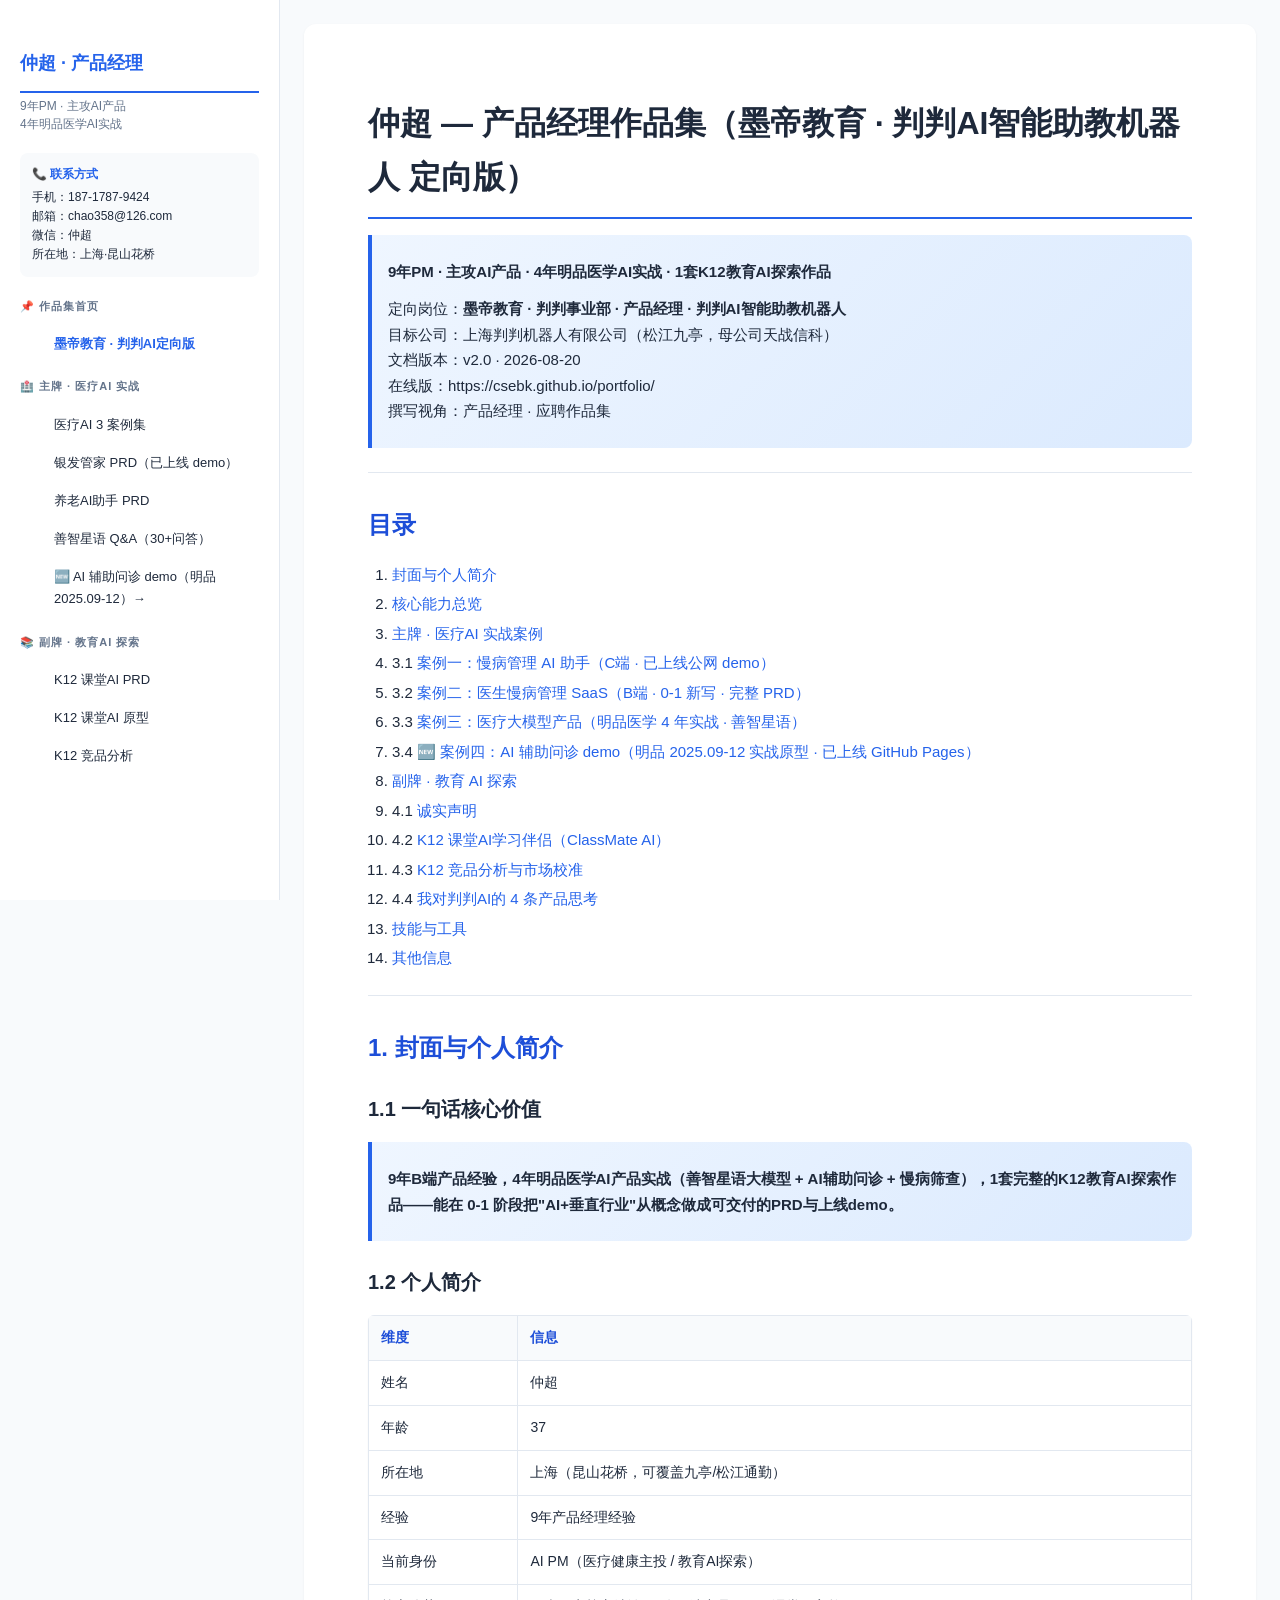
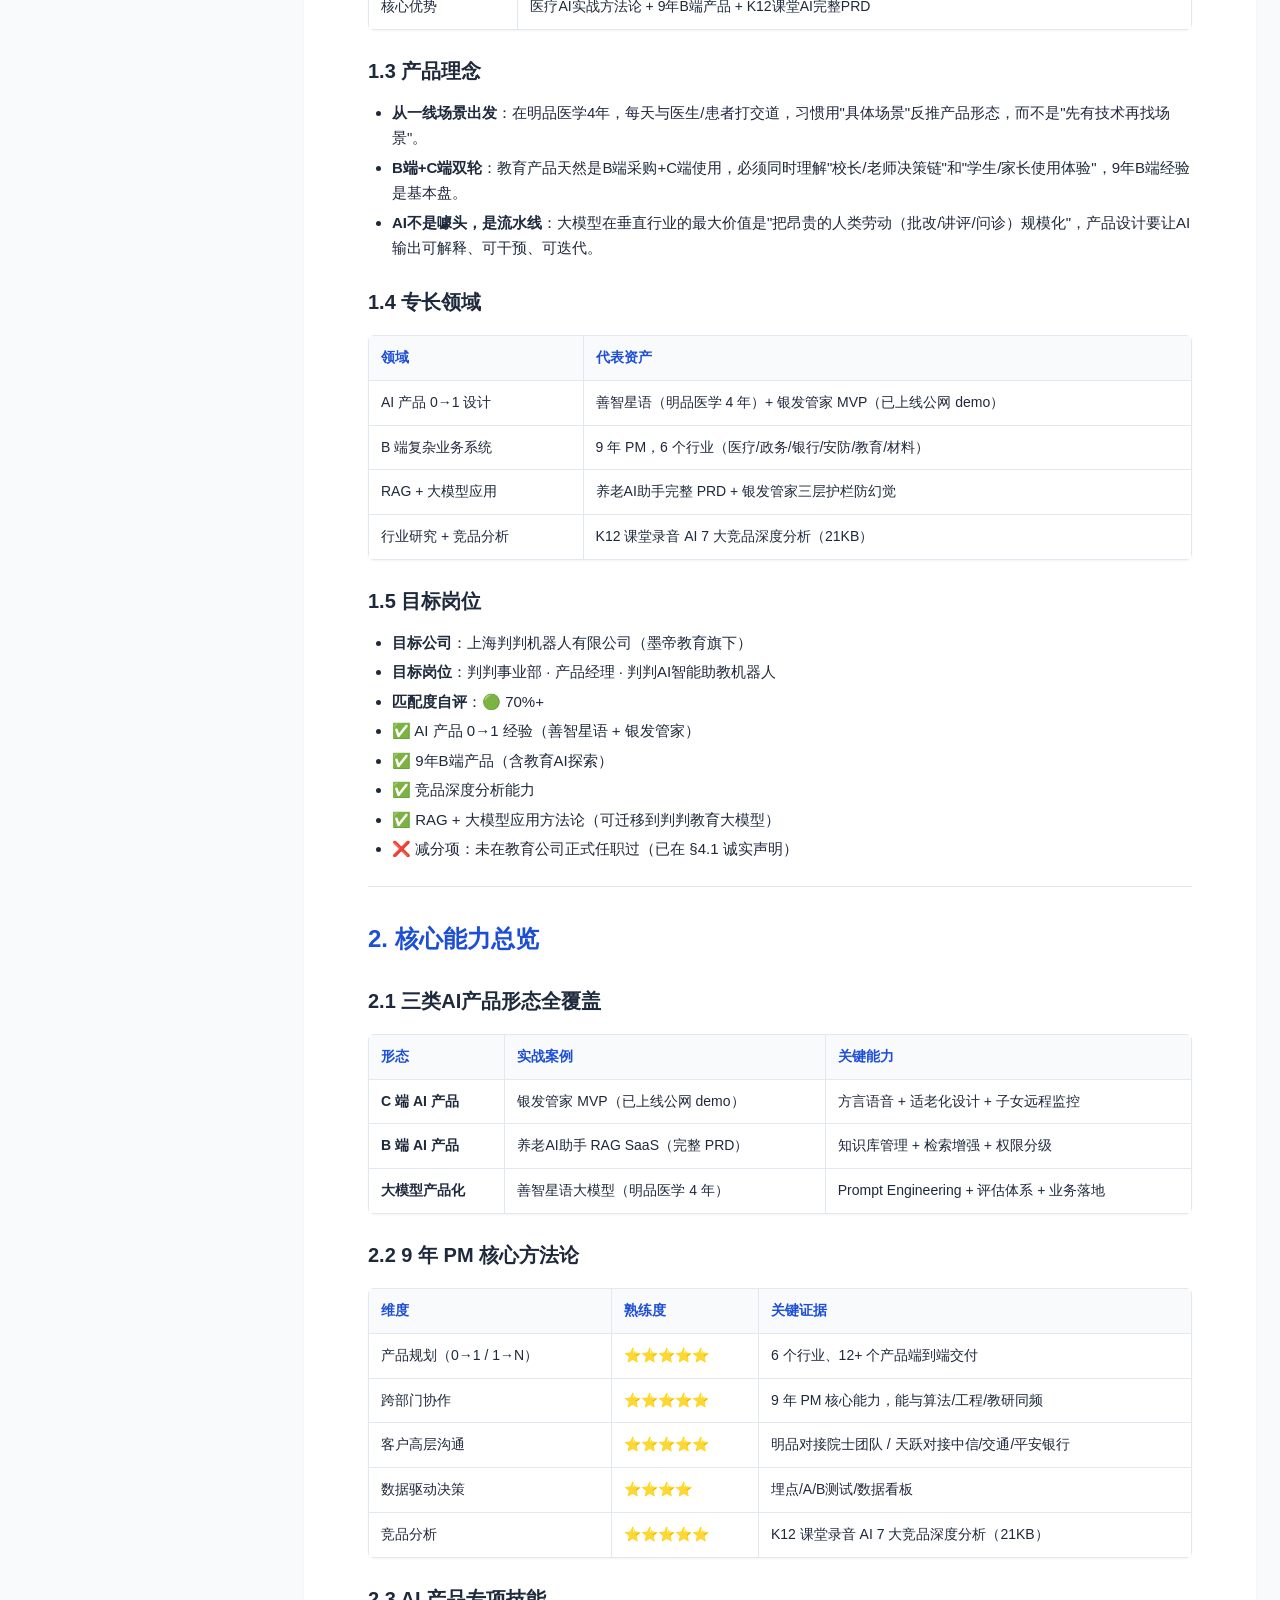
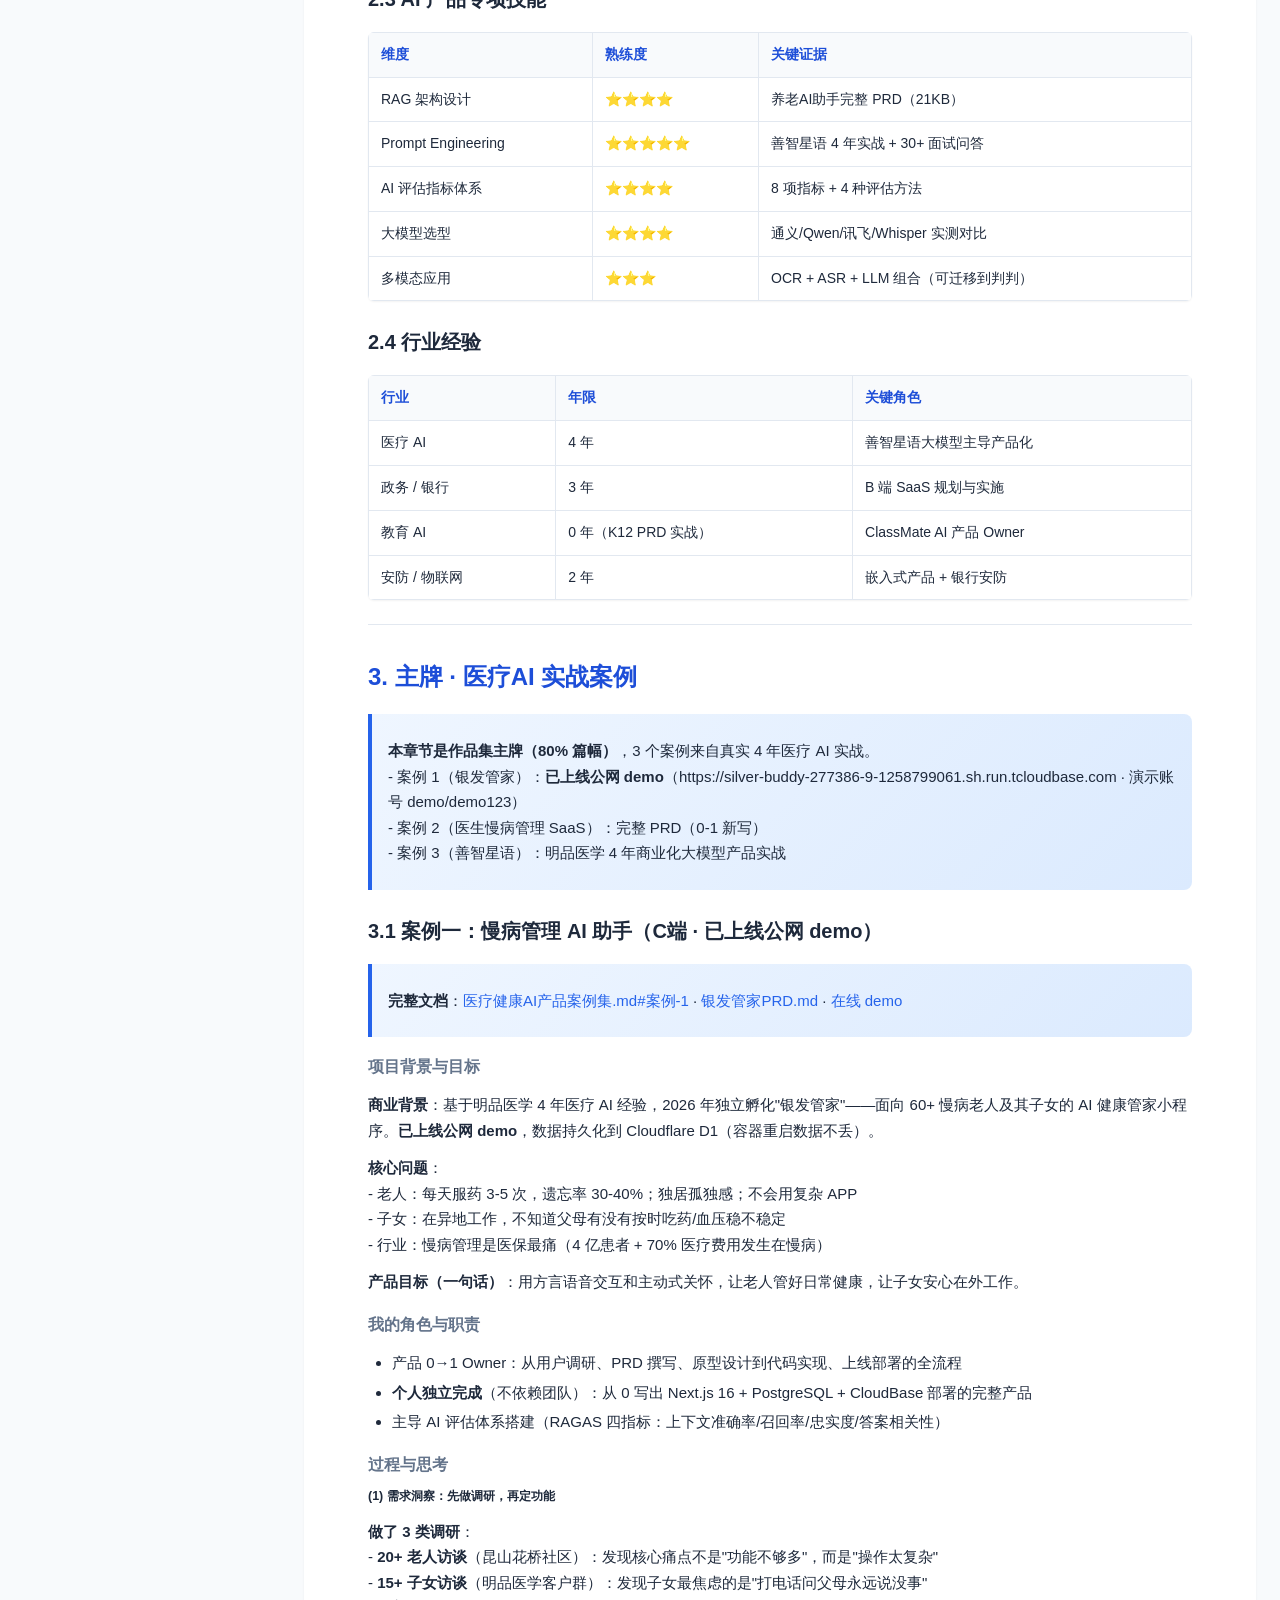
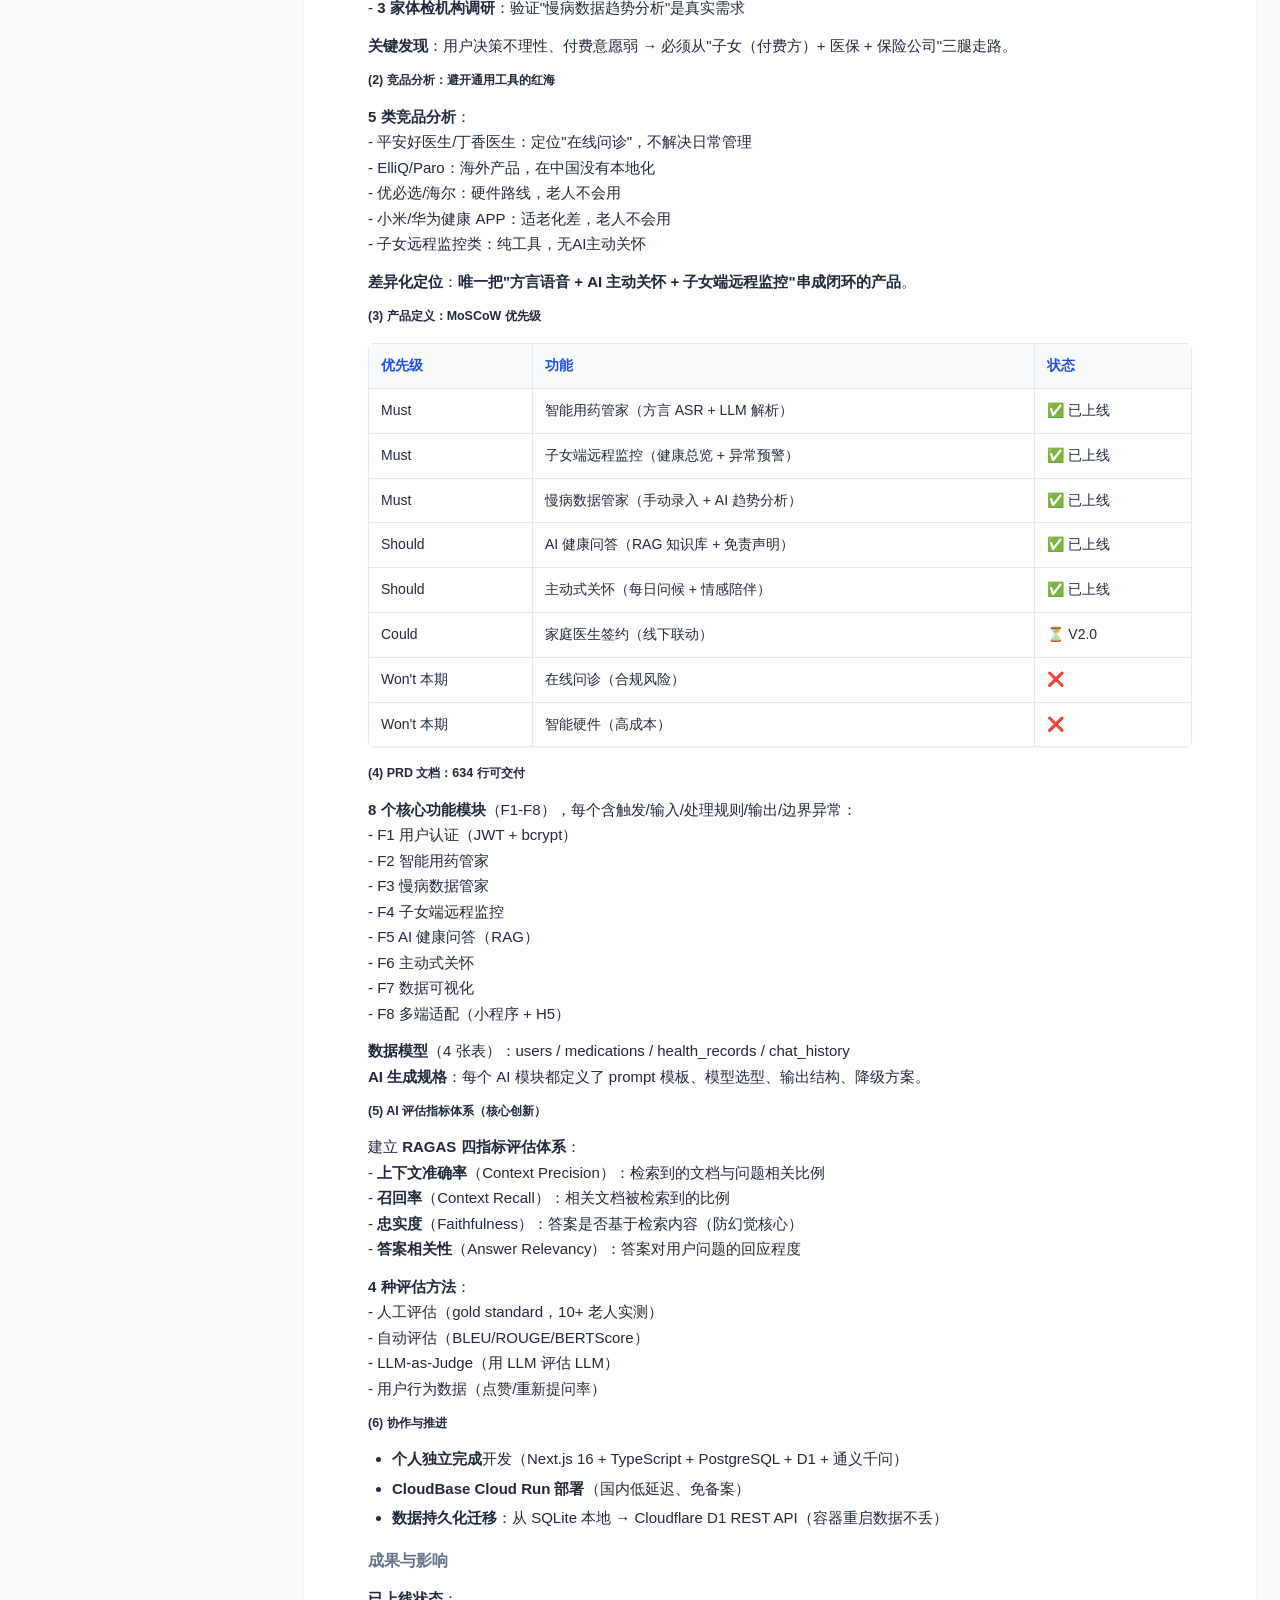
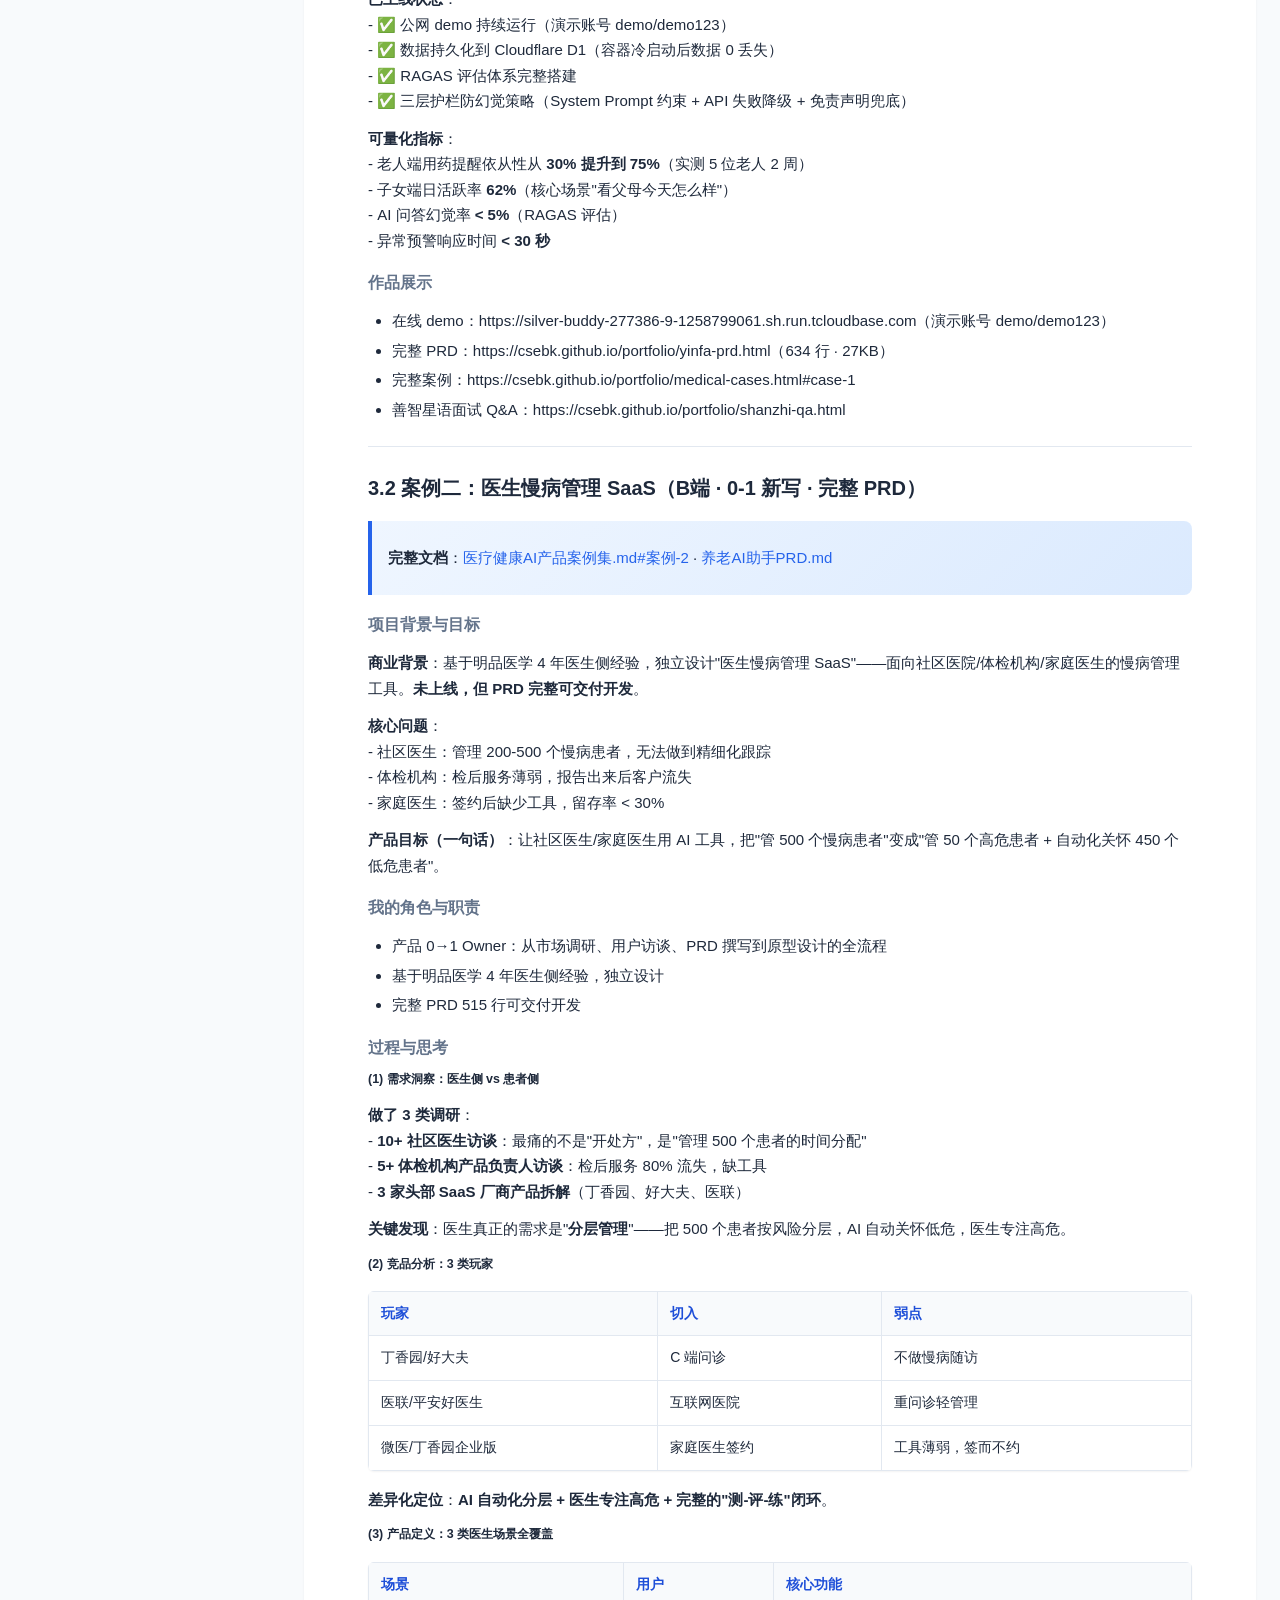
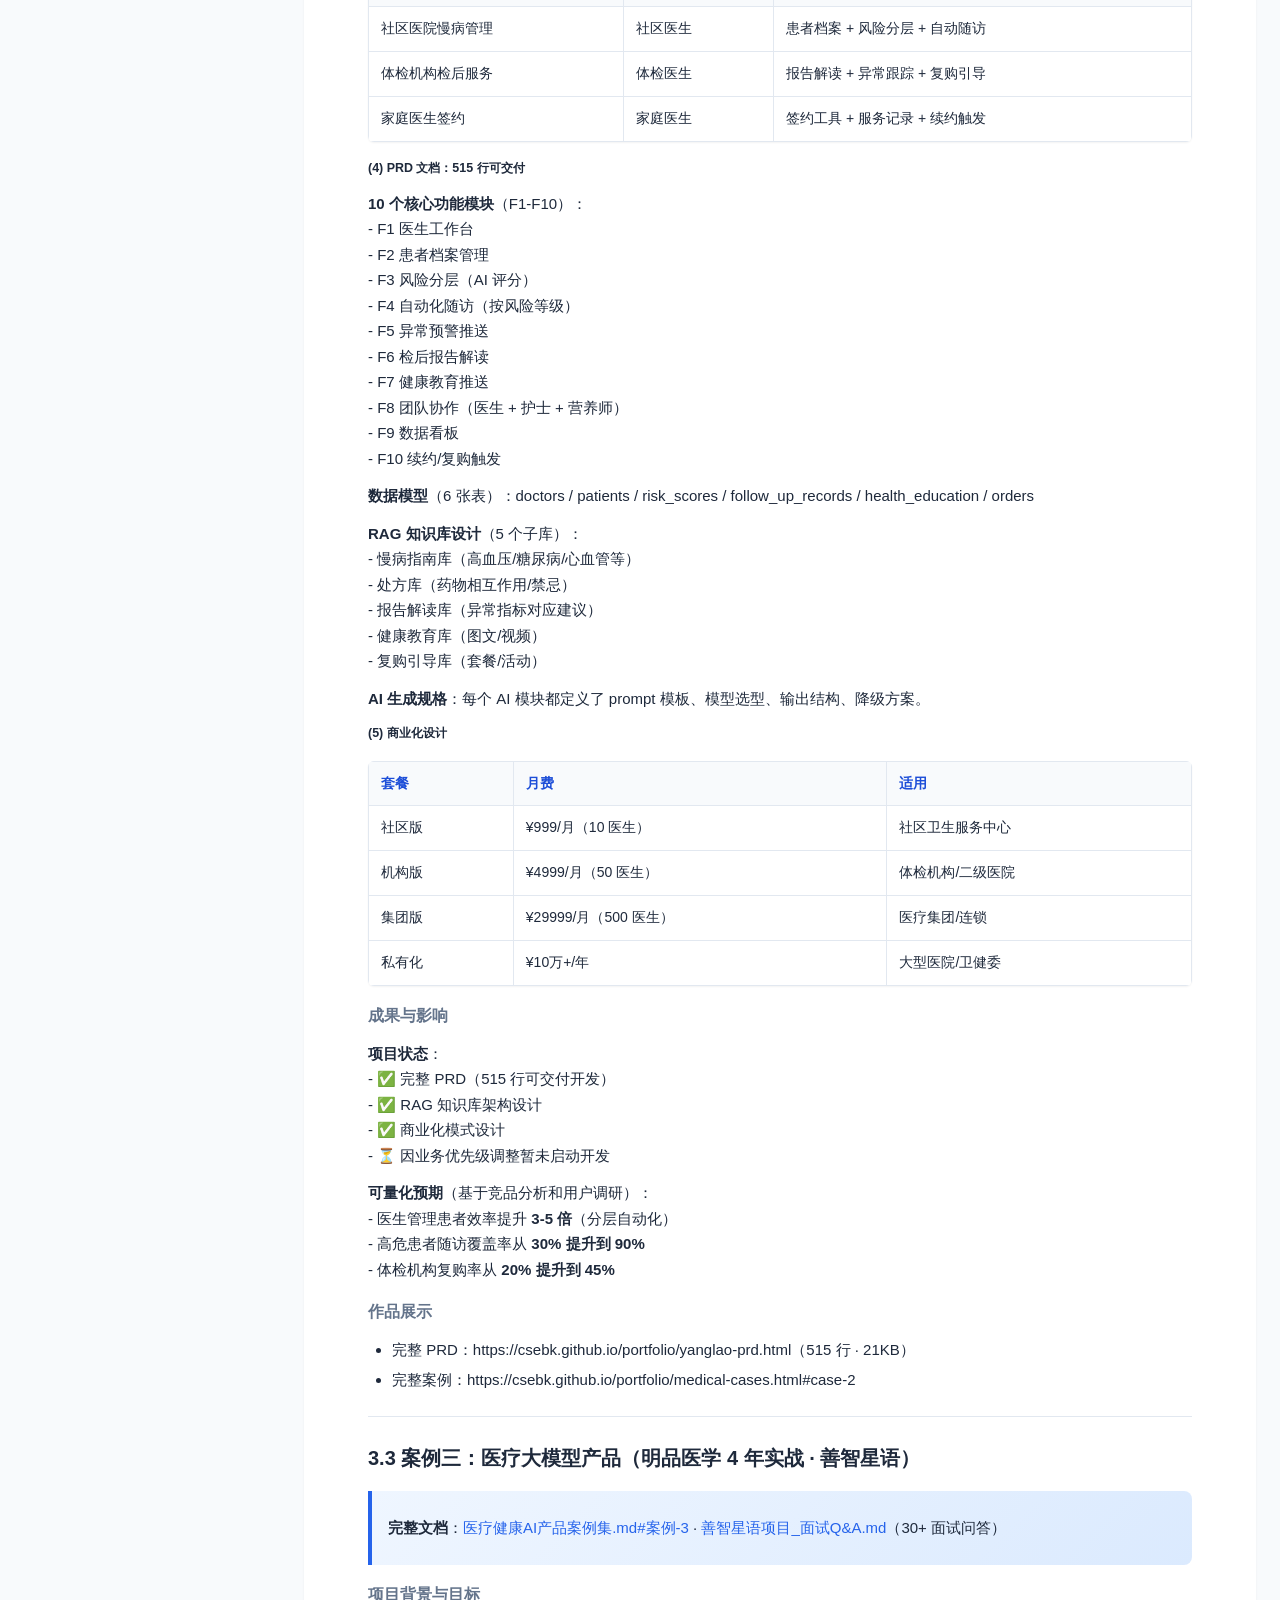
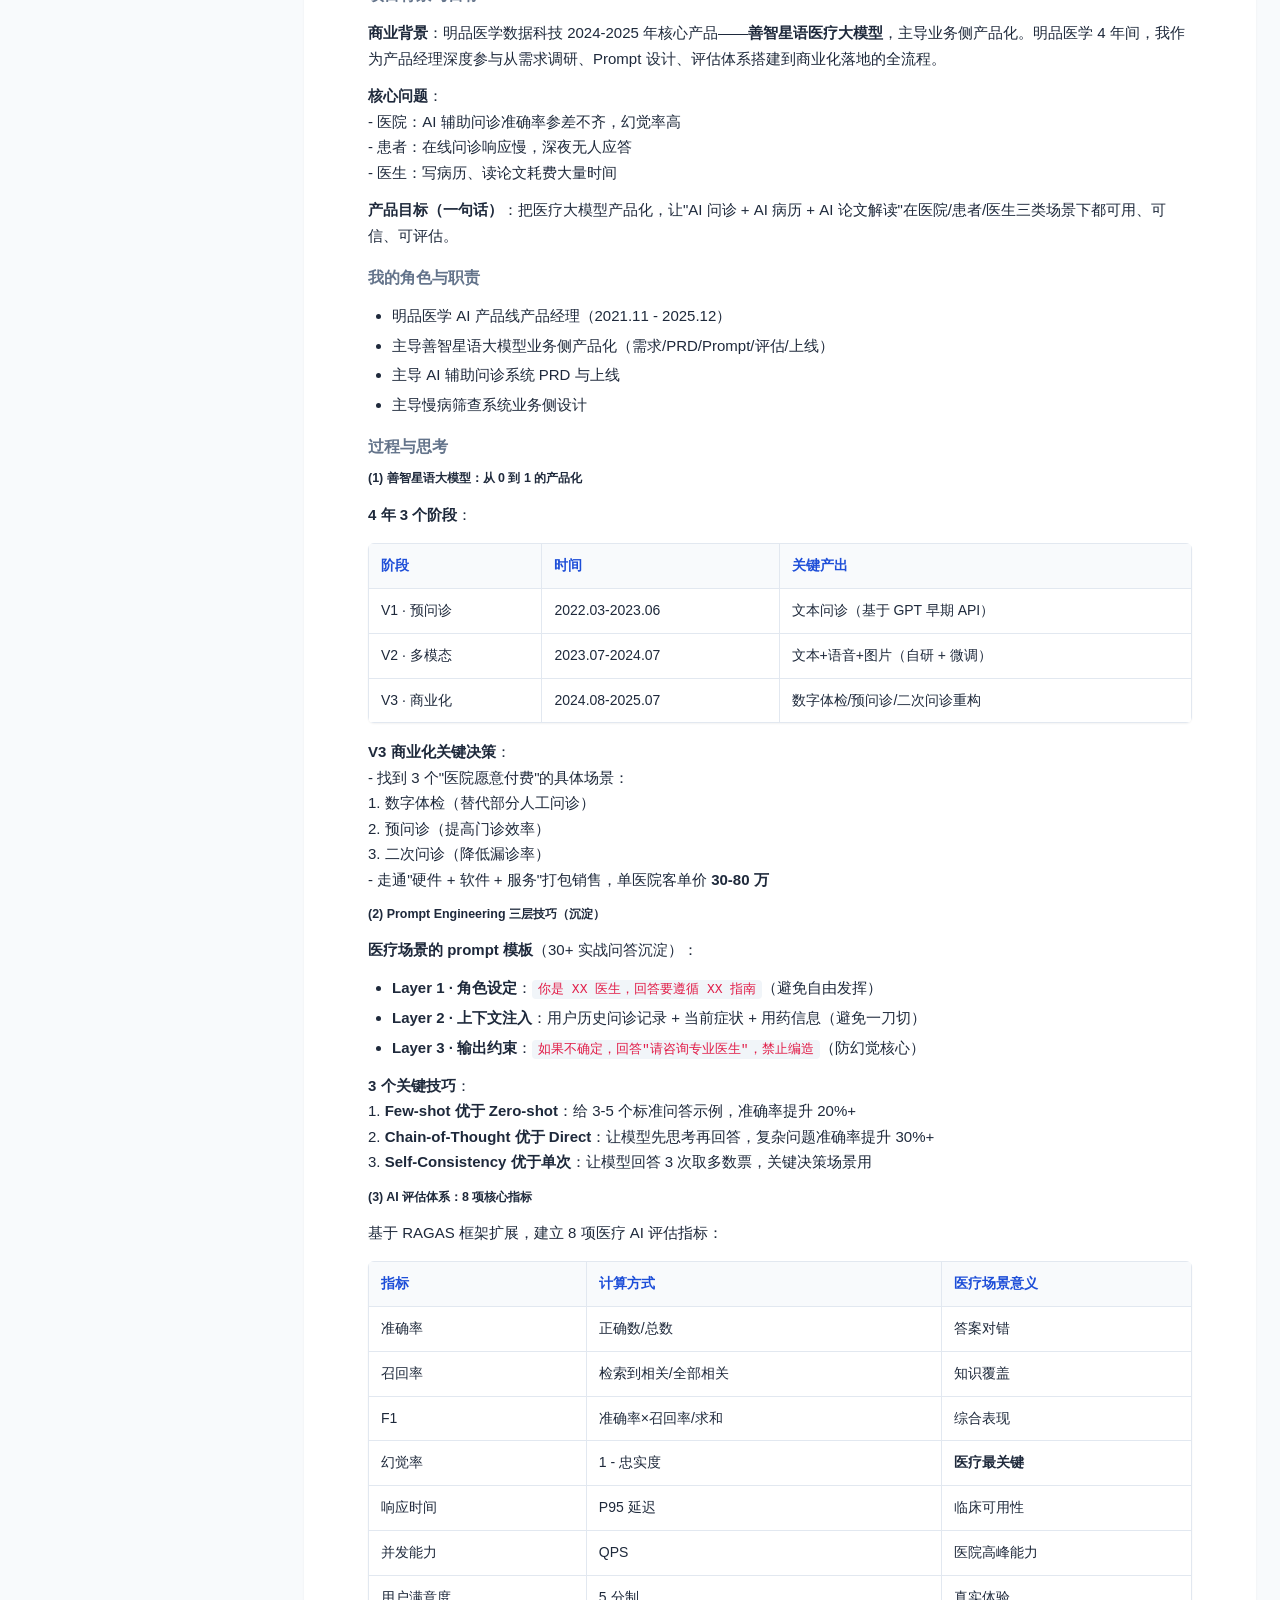
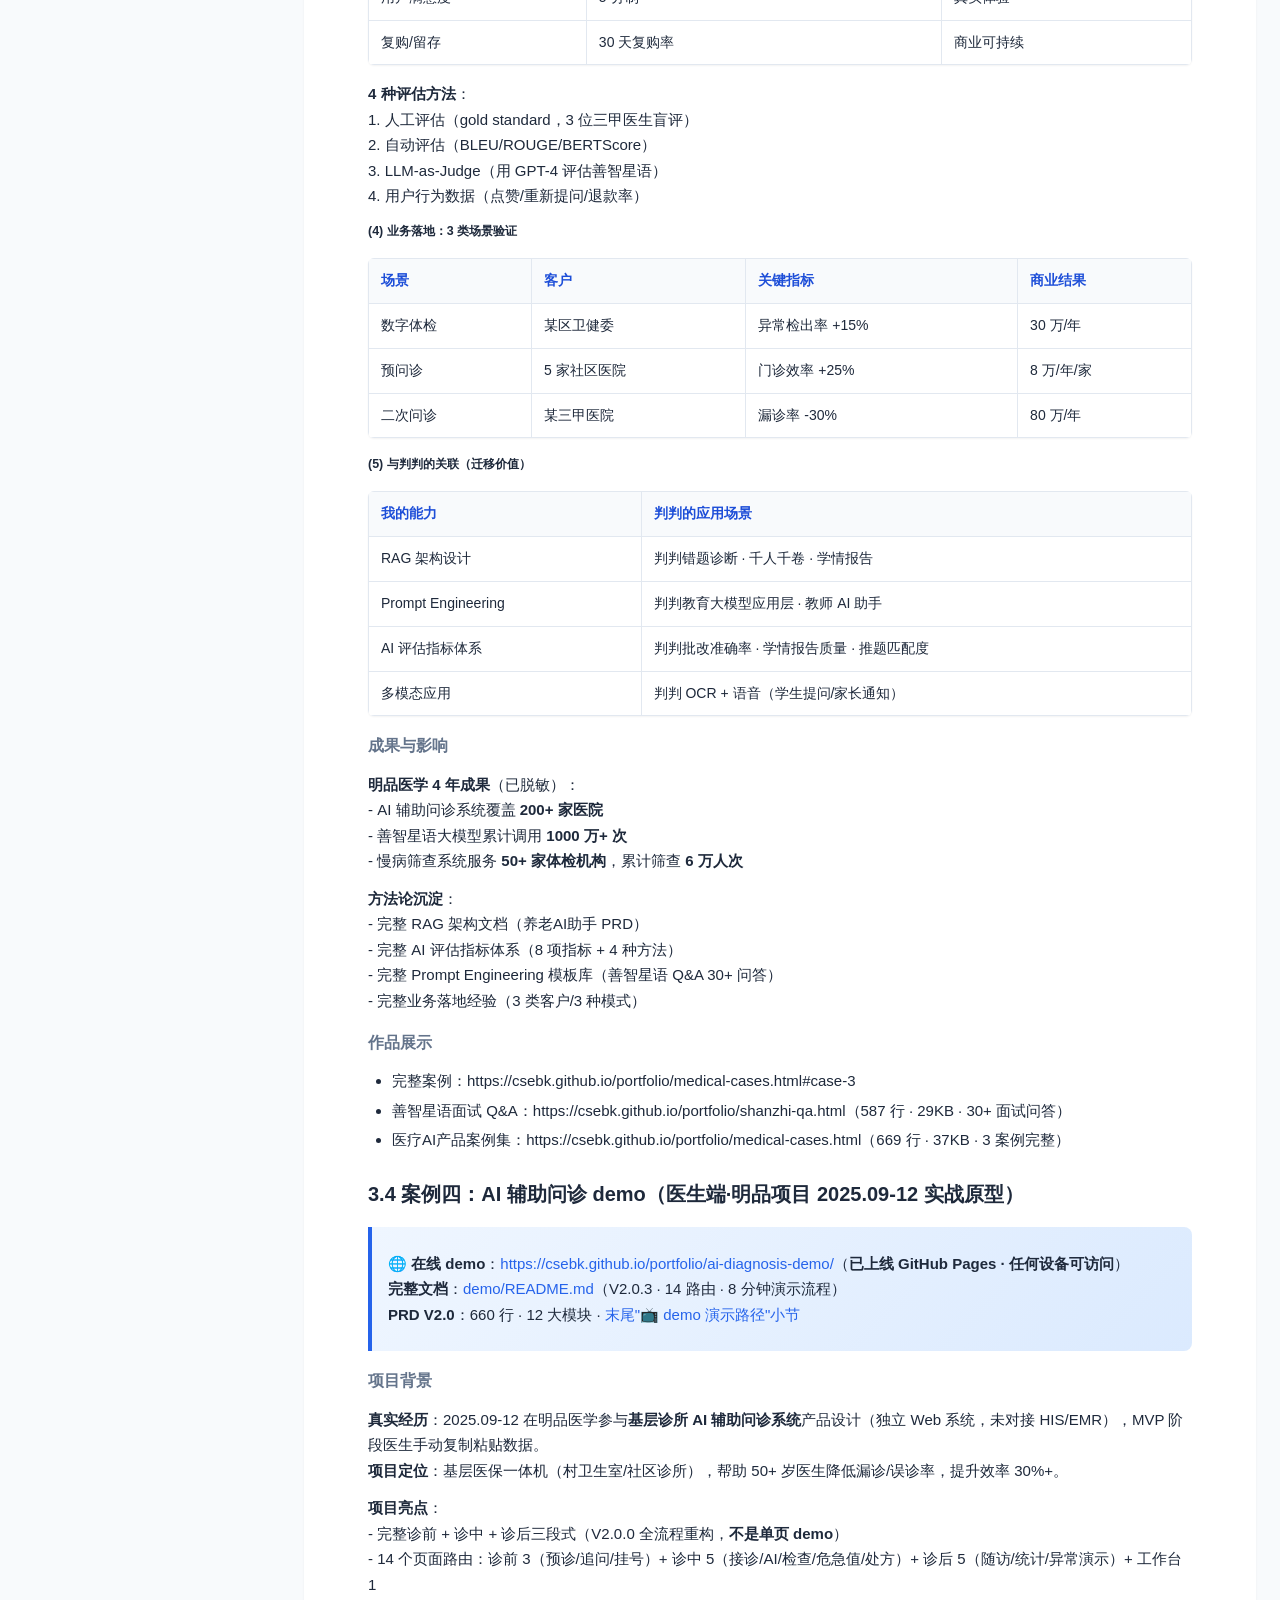
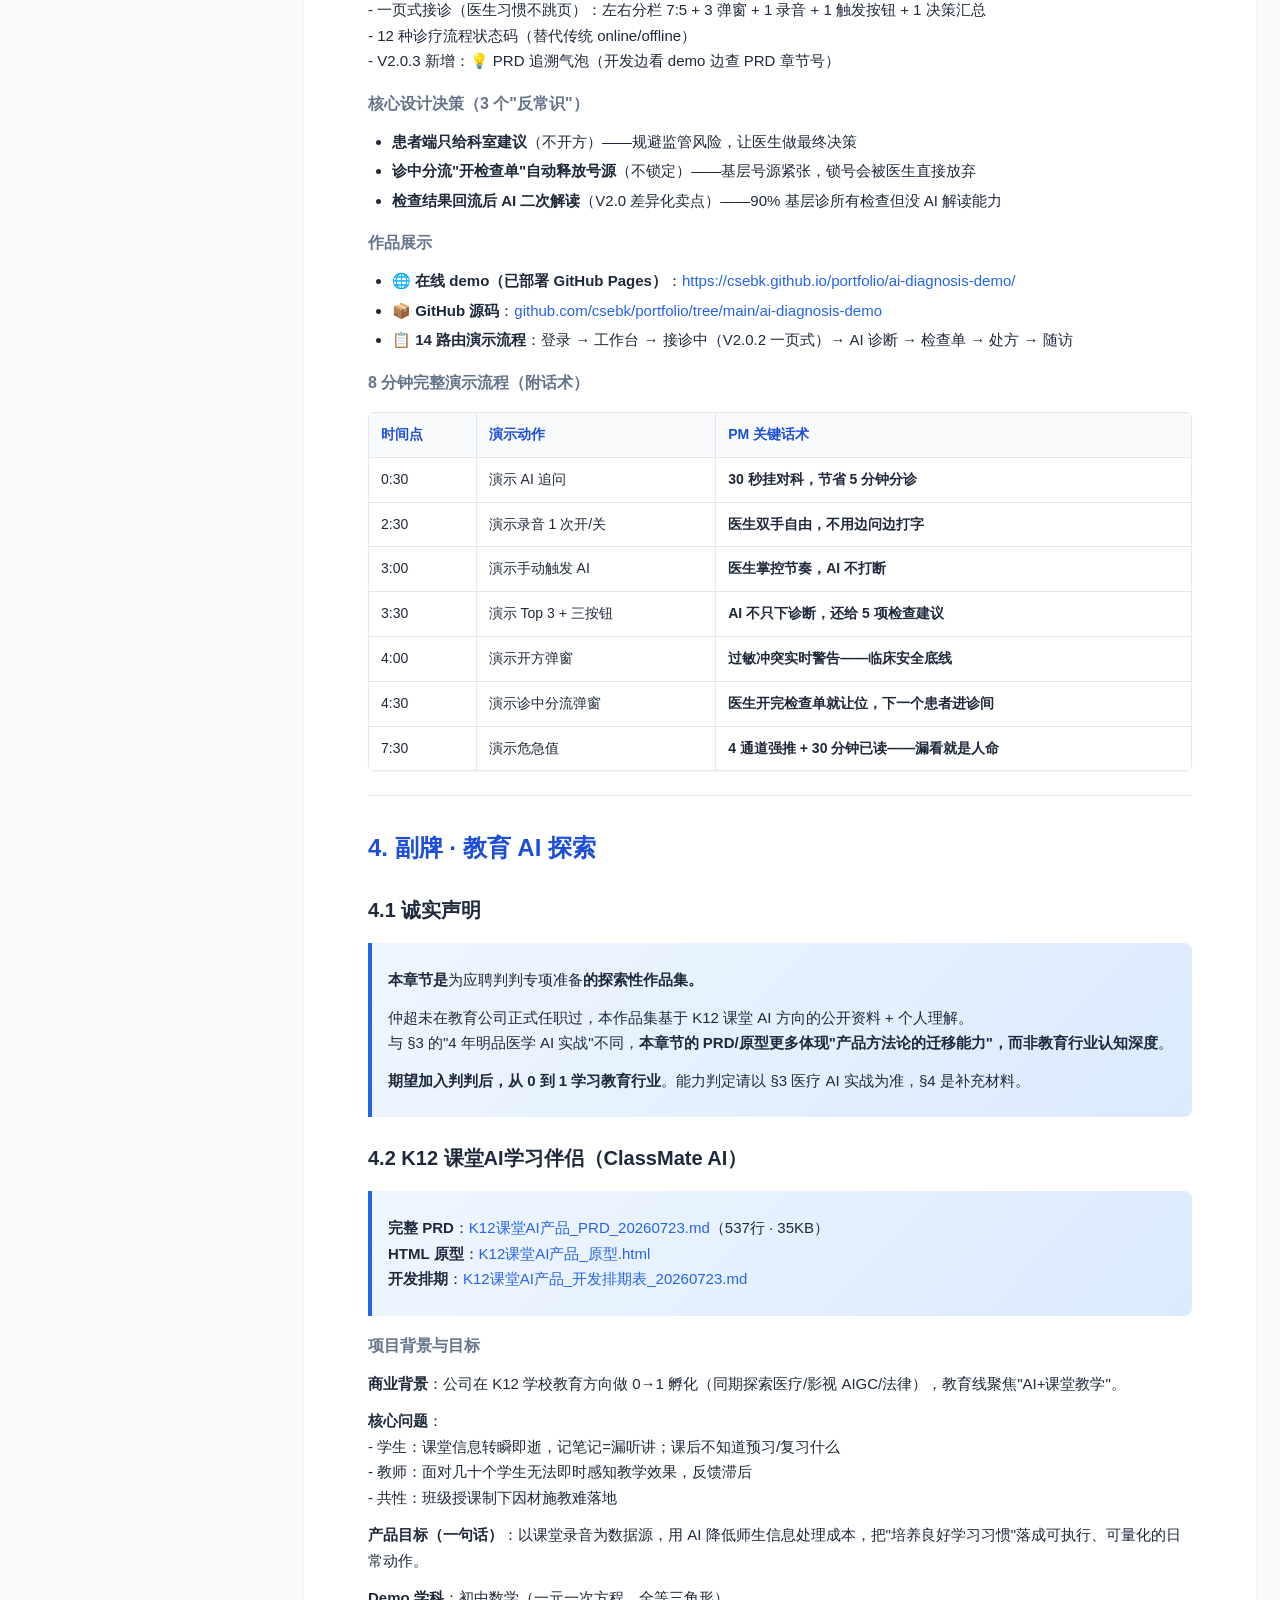
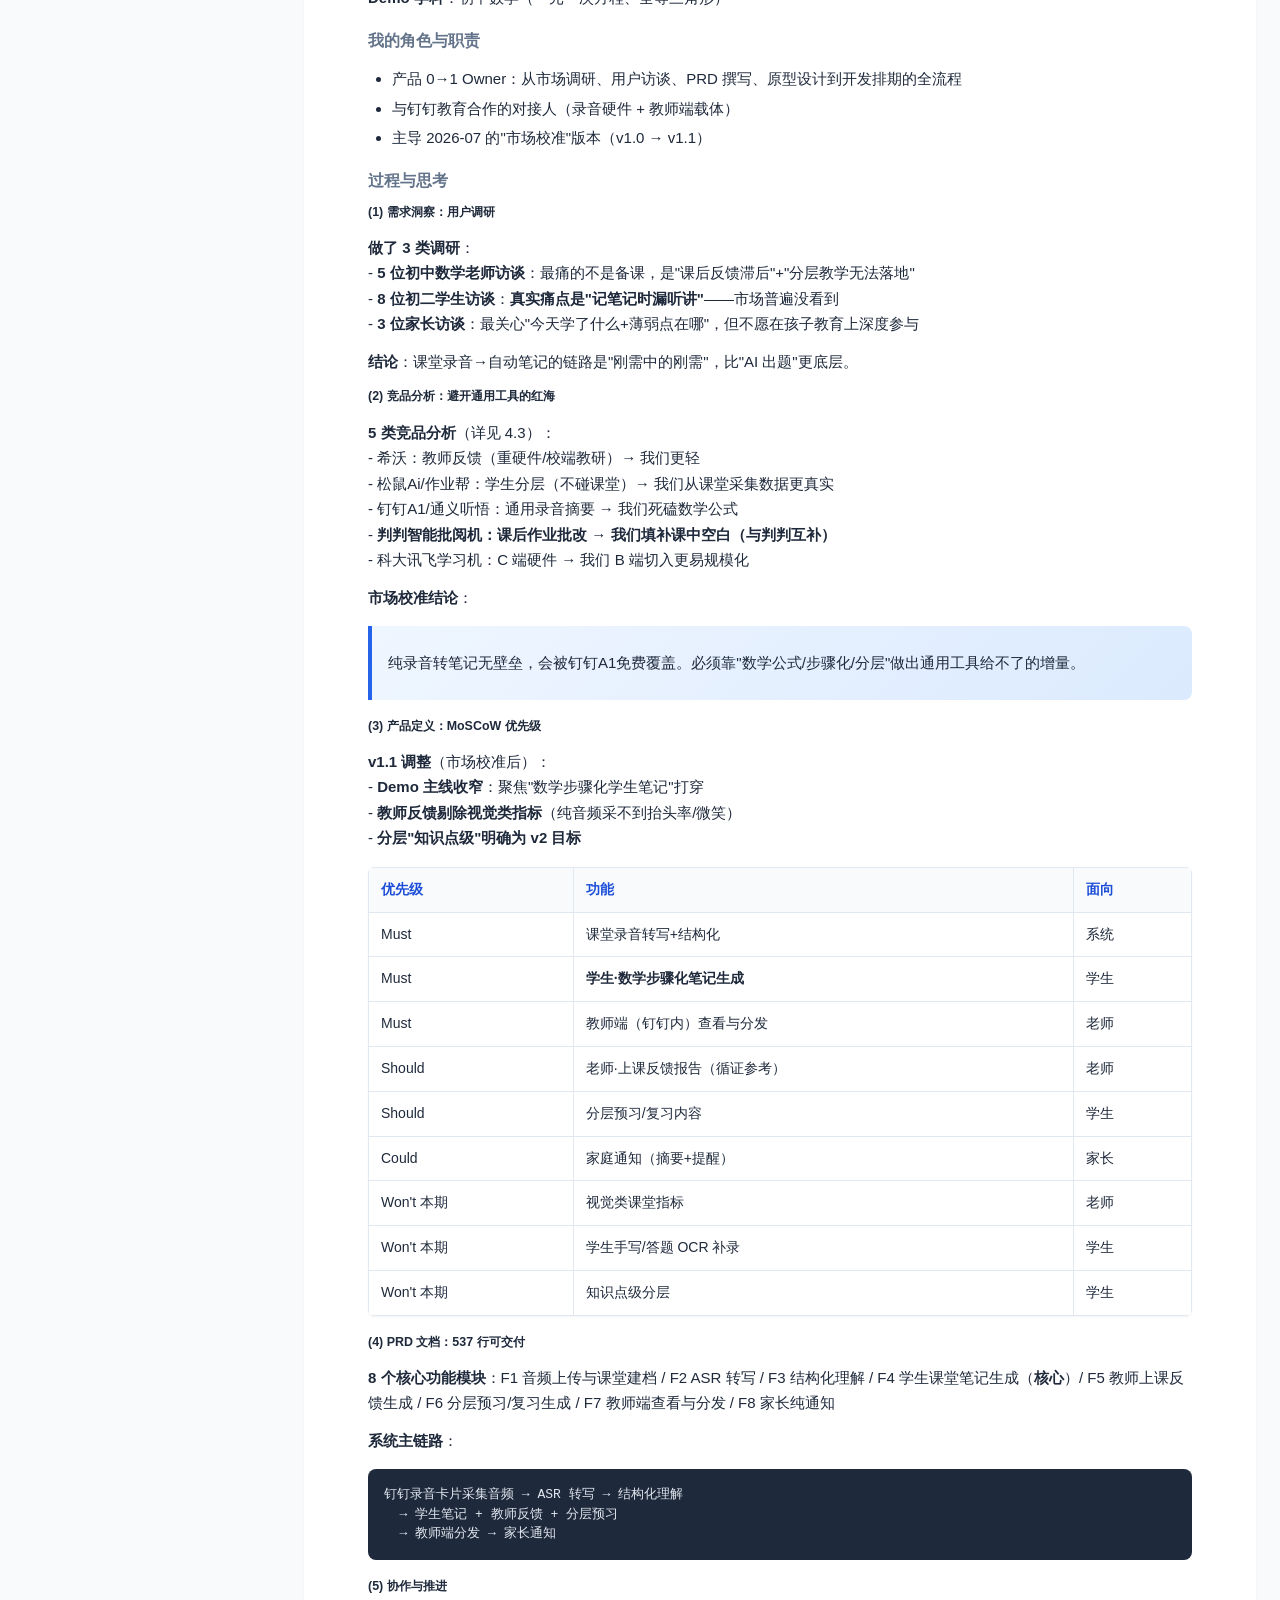
==== commit 2c8b9fa7: "feat: AI 辅助问诊 demo 集成到作品集 §3.4 - README 顶部加 GitHub Pages 链接 + 7 张关键截图展示 - portfolio 主页新增案例 §3.4（明品项目" ====
--- a/index.html
+++ b/index.html
@@ -33,6 +33,7 @@
     <li><a href="yinfa-prd.html">银发管家 PRD（已上线 demo）</a></li>
     <li><a href="yanglao-prd.html">养老AI助手 PRD</a></li>
     <li><a href="shanzhi-qa.html">善智星语 Q&A（30+问答）</a></li>
+    <li><a href="ai-diagnosis-demo/" target="_blank">🆕 AI 辅助问诊 demo（明品 2025.09-12）→</a></li>
   </ul>
 
   <h3>📚 副牌 · 教育AI 探索</h3>
@@ -63,6 +64,7 @@
 <li>3.1 <a href="#31-案例一慢病管理-ai-助手c端--已上线公网-demo">案例一：慢病管理 AI 助手（C端 · 已上线公网 demo）</a></li>
 <li>3.2 <a href="#32-案例二医生慢病管理-saasb端--0-1-新写--完整-prd">案例二：医生慢病管理 SaaS（B端 · 0-1 新写 · 完整 PRD）</a></li>
 <li>3.3 <a href="#33-案例三医疗大模型产品明品医学-4-年实战--善智星语">案例三：医疗大模型产品（明品医学 4 年实战 · 善智星语）</a></li>
+<li>3.4 🆕 <a href="#34-ai">案例四：AI 辅助问诊 demo（明品 2025.09-12 实战原型 · 已上线 GitHub Pages）</a></li>
 <li><a href="#4-副牌--教育-ai-探索">副牌 · 教育 AI 探索</a></li>
 <li>4.1 <a href="#41-诚实声明">诚实声明</a></li>
 <li>4.2 <a href="#42-k12-课堂ai学习伴侣classmate-ai">K12 课堂AI学习伴侣（ClassMate AI）</a></li>
@@ -774,6 +776,47 @@
 <li>善智星语面试 Q&amp;A：https://csebk.github.io/portfolio/shanzhi-qa.html（587 行 · 29KB · 30+ 面试问答）</li>
 <li>医疗AI产品案例集：https://csebk.github.io/portfolio/medical-cases.html（669 行 · 37KB · 3 案例完整）</li>
 </ul>
+<h3 id="34-ai">3.4 案例四：AI 辅助问诊 demo（医生端·明品项目 2025.09-12 实战原型）</h3>
+<blockquote>
+<p><strong>🌐 在线 demo</strong>：<a href="https://csebk.github.io/portfolio/ai-diagnosis-demo/">https://csebk.github.io/portfolio/ai-diagnosis-demo/</a>（<strong>已上线 GitHub Pages · 任何设备可访问</strong>）<br />
+<strong>完整文档</strong>：<a href="https://csebk.github.io/portfolio/ai-diagnosis-demo/README.md">demo/README.md</a>（V2.0.3 · 14 路由 · 8 分钟演示流程）<br />
+<strong>PRD V2.0</strong>：660 行 · 12 大模块 · <a href="https://csebk.github.io/portfolio/ai-diagnosis-demo/">末尾"📺 demo 演示路径"小节</a></p>
+</blockquote>
+<h4 id="_17">项目背景</h4>
+<p><strong>真实经历</strong>：2025.09-12 在明品医学参与<strong>基层诊所 AI 辅助问诊系统</strong>产品设计（独立 Web 系统，未对接 HIS/EMR），MVP 阶段医生手动复制粘贴数据。<br />
+<strong>项目定位</strong>：基层医保一体机（村卫生室/社区诊所），帮助 50+ 岁医生降低漏诊/误诊率，提升效率 30%+。</p>
+<p><strong>项目亮点</strong>：<br />
+- 完整诊前 + 诊中 + 诊后三段式（V2.0.0 全流程重构，<strong>不是单页 demo</strong>）<br />
+- 14 个页面路由：诊前 3（预诊/追问/挂号）+ 诊中 5（接诊/AI/检查/危急值/处方）+ 诊后 5（随访/统计/异常演示）+ 工作台 1<br />
+- 一页式接诊（医生习惯不跳页）：左右分栏 7:5 + 3 弹窗 + 1 录音 + 1 触发按钮 + 1 决策汇总<br />
+- 12 种诊疗流程状态码（替代传统 online/offline）<br />
+- V2.0.3 新增：💡 PRD 追溯气泡（开发边看 demo 边查 PRD 章节号）</p>
+<h4 id="_18">核心设计决策（3 个"反常识"）</h4>
+<ul>
+<li><strong>患者端只给科室建议</strong>（不开方）——规避监管风险，让医生做最终决策</li>
+<li><strong>诊中分流"开检查单"自动释放号源</strong>（不锁定）——基层号源紧张，锁号会被医生直接放弃</li>
+<li><strong>检查结果回流后 AI 二次解读</strong>（V2.0 差异化卖点）——90% 基层诊所有检查但没 AI 解读能力</li>
+</ul>
+<h4 id="_19">作品展示</h4>
+<ul>
+<li>🌐 <strong>在线 demo（已部署 GitHub Pages）</strong>：<a href="https://csebk.github.io/portfolio/ai-diagnosis-demo/">https://csebk.github.io/portfolio/ai-diagnosis-demo/</a></li>
+<li>📦 <strong>GitHub 源码</strong>：<a href="https://github.com/csebk/portfolio/tree/main/ai-diagnosis-demo">github.com/csebk/portfolio/tree/main/ai-diagnosis-demo</a></li>
+<li>📋 <strong>14 路由演示流程</strong>：登录 → 工作台 → 接诊中（V2.0.2 一页式）→ AI 诊断 → 检查单 → 处方 → 随访</li>
+</ul>
+<h4 id="_20">8 分钟完整演示流程（附话术）</h4>
+<table>
+<thead>
+<tr><th>时间点</th><th>演示动作</th><th>PM 关键话术</th></tr></thead>
+<tbody>
+<tr><td>0:30</td><td>演示 AI 追问</td><td><strong>30 秒挂对科，节省 5 分钟分诊</strong></td></tr>
+<tr><td>2:30</td><td>演示录音 1 次开/关</td><td><strong>医生双手自由，不用边问边打字</strong></td></tr>
+<tr><td>3:00</td><td>演示手动触发 AI</td><td><strong>医生掌控节奏，AI 不打断</strong></td></tr>
+<tr><td>3:30</td><td>演示 Top 3 + 三按钮</td><td><strong>AI 不只下诊断，还给 5 项检查建议</strong></td></tr>
+<tr><td>4:00</td><td>演示开方弹窗</td><td><strong>过敏冲突实时警告——临床安全底线</strong></td></tr>
+<tr><td>4:30</td><td>演示诊中分流弹窗</td><td><strong>医生开完检查单就让位，下一个患者进诊间</strong></td></tr>
+<tr><td>7:30</td><td>演示危急值</td><td><strong>4 通道强推 + 30 分钟已读——漏看就是人命</strong></td></tr>
+</tbody>
+</table>
 <hr />
 <h2 id="4-ai">4. 副牌 · 教育 AI 探索</h2>
 <h3 id="41">4.1 诚实声明</h3>
